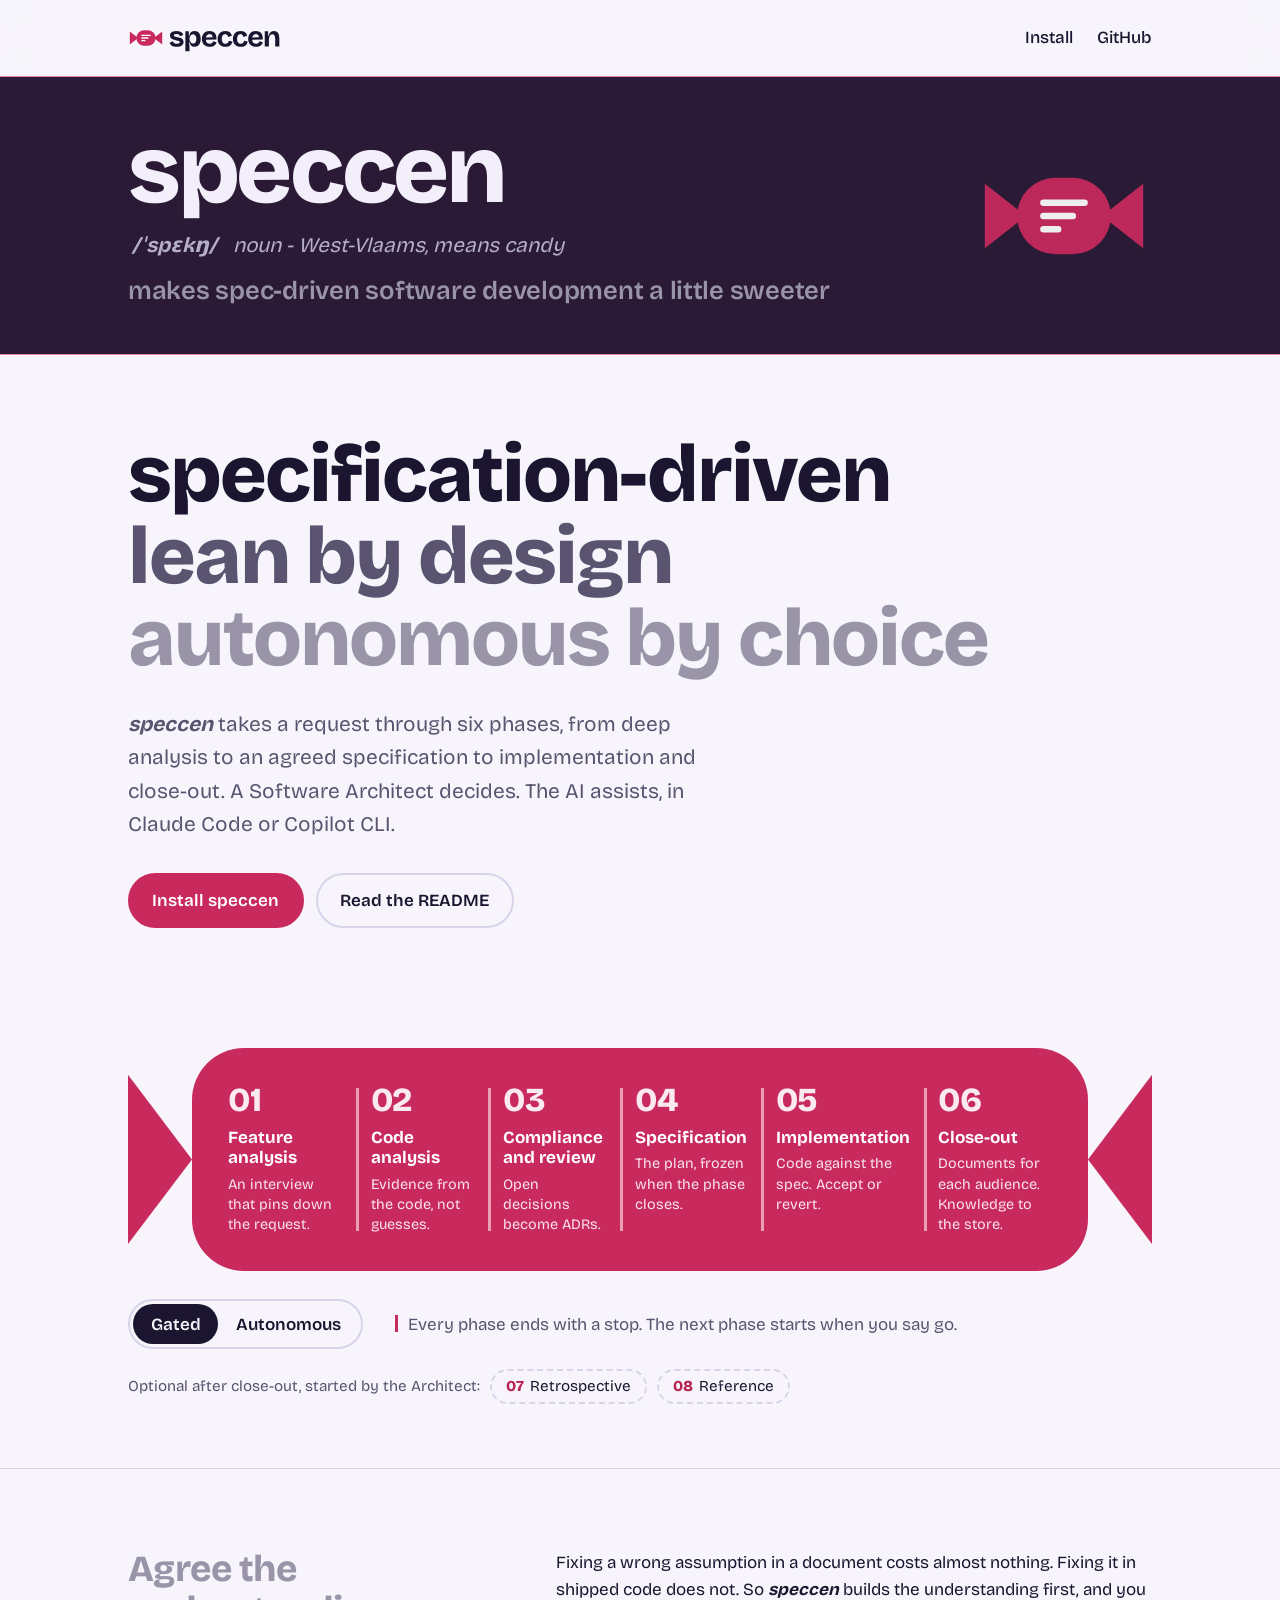
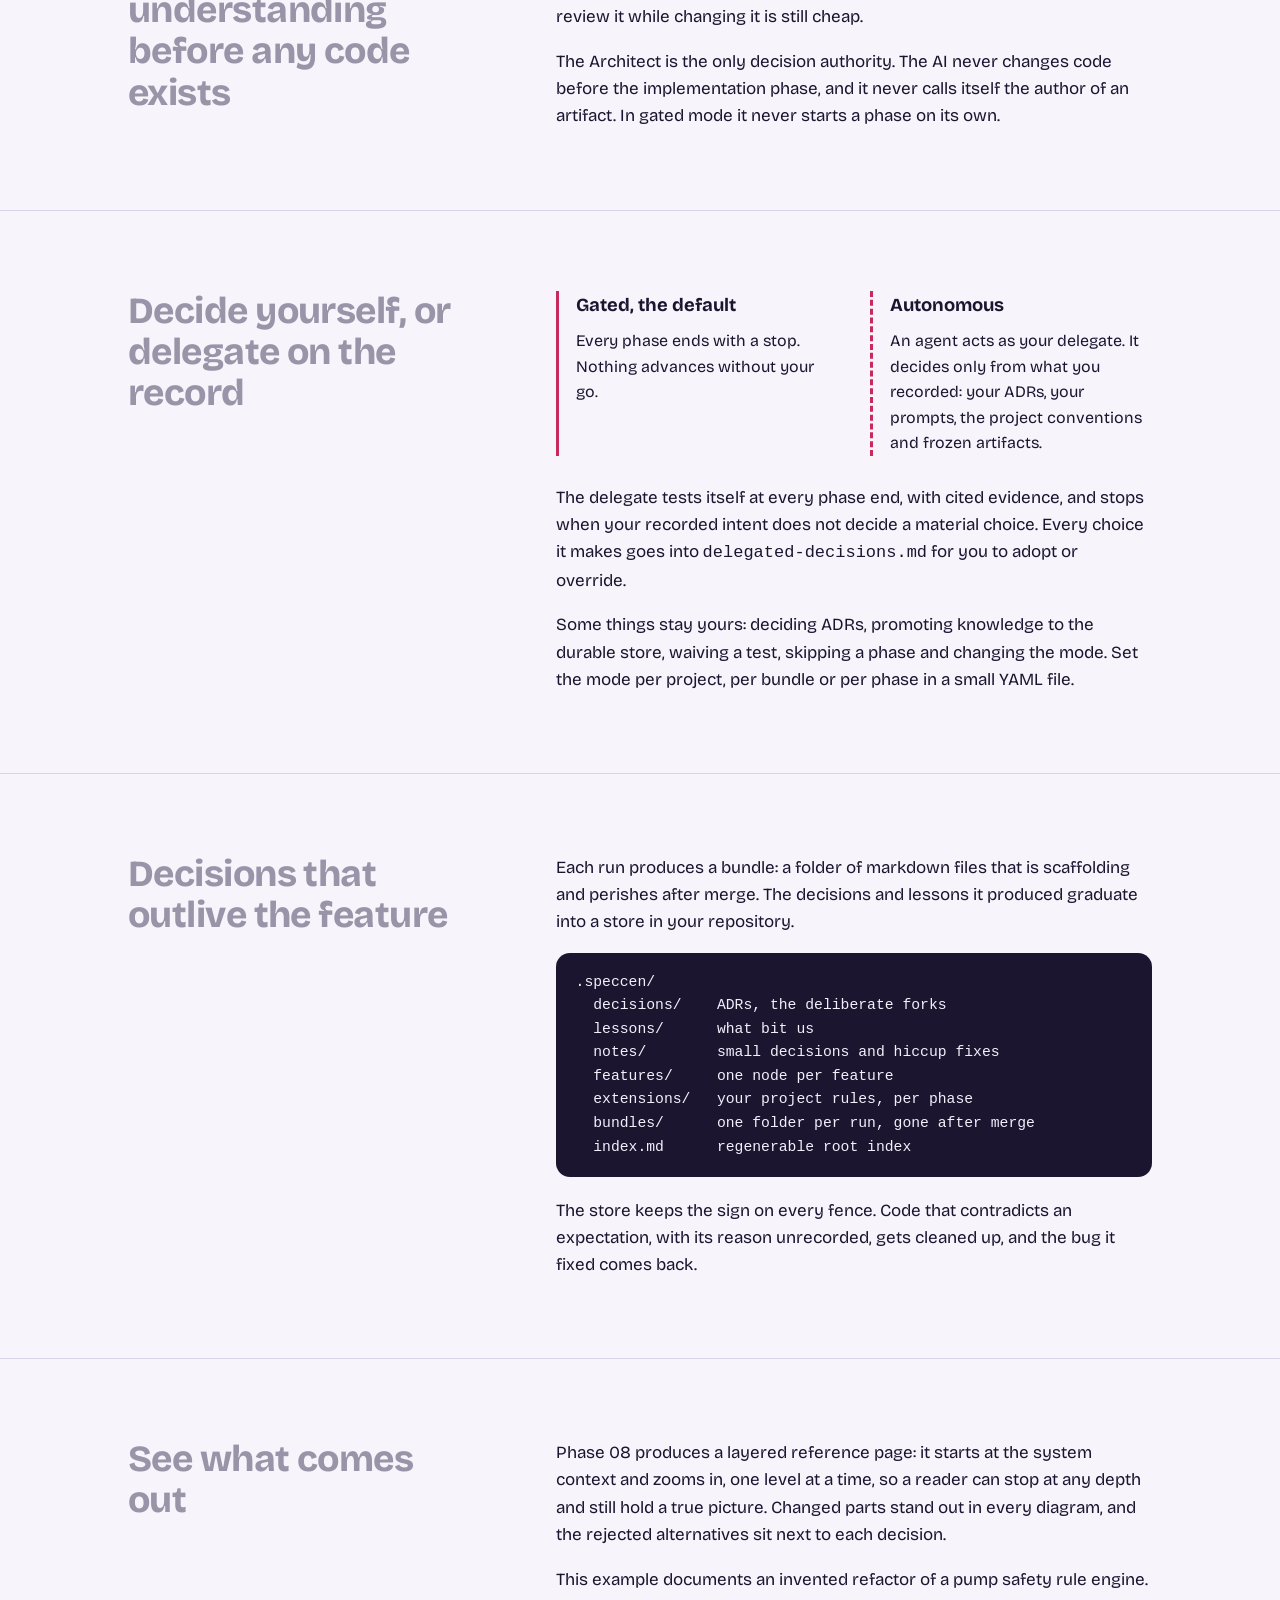
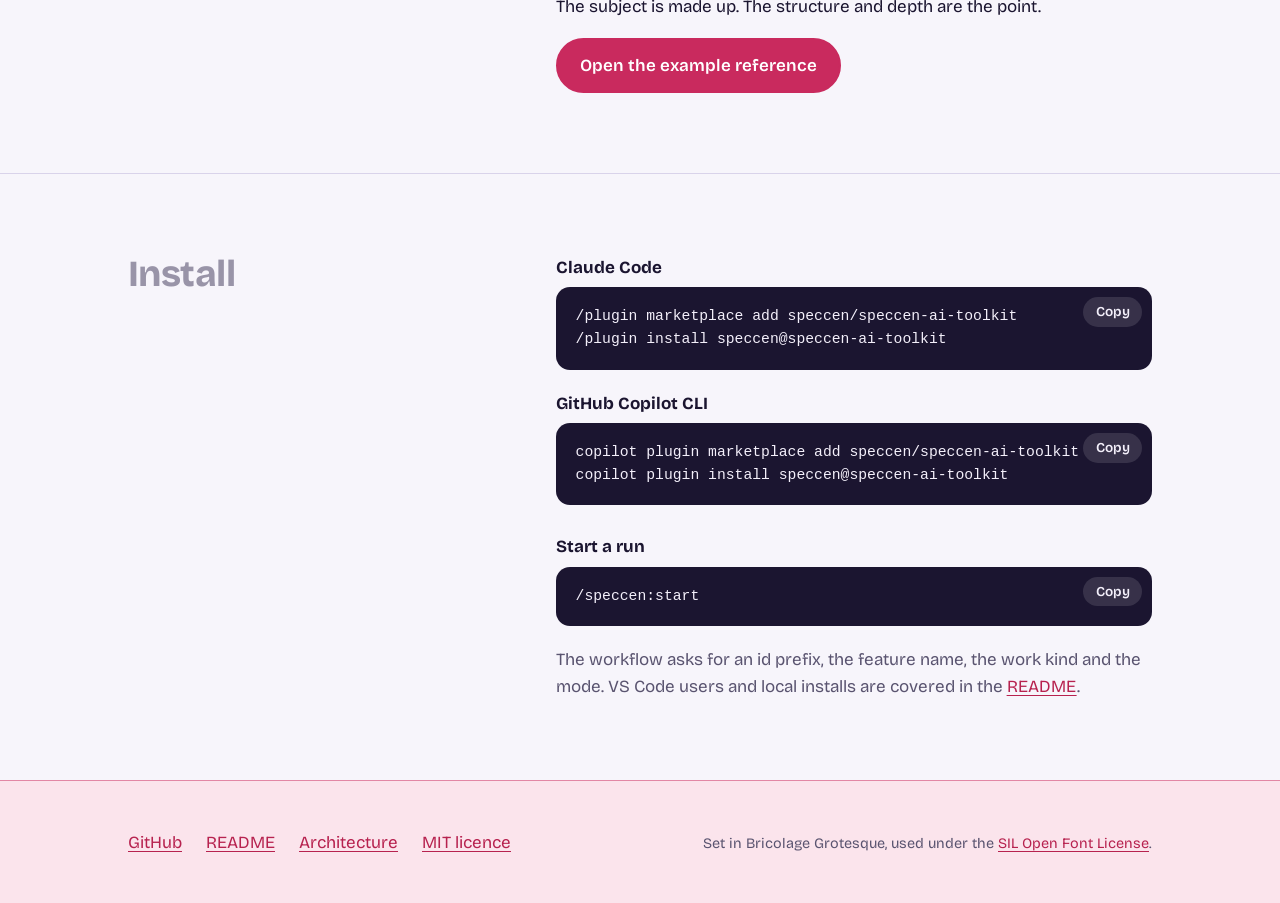
==== index.html @ 93fd3c7b "refactor: restyle hero banner as a compact dark purple band Co-Authored-By: Claude Sonnet 5.5 <norep" ====
<!doctype html>
<html lang="en">
<head>
<meta charset="utf-8">
<meta name="viewport" content="width=device-width, initial-scale=1">
<title>speccen: specification-driven development with a Software Architect in charge</title>
<meta name="description" content="speccen takes a request through six phases, from analysis to an agreed specification to implementation. A Software Architect decides, the AI assists. Runs in Claude Code and Copilot CLI.">
<meta name="theme-color" content="#C92A5E">
<link rel="canonical" href="https://speccen.dev/">
<link rel="icon" href="favicon.svg" type="image/svg+xml">
<meta property="og:type" content="website">
<meta property="og:title" content="speccen">
<meta property="og:description" content="Specification-driven. Lean by design. Autonomous by choice.">
<meta property="og:url" content="https://speccen.dev/">
<meta property="og:site_name" content="speccen">
<meta property="og:image" content="https://speccen.dev/assets/og-image.png">
<meta property="og:image:width" content="1200">
<meta property="og:image:height" content="630">
<meta property="og:image:alt" content="speccen. Specification-driven. Lean by design. Autonomous by choice.">
<meta name="twitter:card" content="summary_large_image">
<meta name="twitter:title" content="speccen">
<meta name="twitter:description" content="Specification-driven. Lean by design. Autonomous by choice.">
<meta name="twitter:image" content="https://speccen.dev/assets/og-image.png">
<meta name="twitter:image:alt" content="speccen. Specification-driven. Lean by design. Autonomous by choice.">
<link rel="apple-touch-icon" href="assets/app-icon-512.png">
<script type="application/ld+json">
{
  "@context": "https://schema.org",
  "@graph": [
    {
      "@type": "WebSite",
      "@id": "https://speccen.dev/#website",
      "url": "https://speccen.dev/",
      "name": "speccen",
      "inLanguage": "en"
    },
    {
      "@type": "SoftwareApplication",
      "@id": "https://speccen.dev/#software",
      "name": "speccen",
      "alternateName": "speccen-ai-toolkit",
      "url": "https://speccen.dev/",
      "description": "A specification-driven workflow for AI-assisted software development. A Software Architect decides, the AI assists. Runs in Claude Code and GitHub Copilot CLI.",
      "applicationCategory": "DeveloperApplication",
      "operatingSystem": "Any",
      "license": "https://opensource.org/license/mit",
      "codeRepository": "https://github.com/speccen/speccen-ai-toolkit",
      "image": "https://speccen.dev/assets/og-image.png",
      "offers": { "@type": "Offer", "price": "0", "priceCurrency": "EUR" }
    }
  ]
}
</script>
<link rel="preload" href="assets/fonts/bricolage-grotesque-latin-wght-normal.woff2" as="font" type="font/woff2" crossorigin>
<style>
@font-face {
  font-family: "Bricolage Grotesque";
  src: url("assets/fonts/bricolage-grotesque-latin-wght-normal.woff2") format("woff2");
  font-weight: 200 800;
  font-style: normal;
  font-display: swap;
}

:root {
  --rasp: #C92A5E;
  --rasp-text: #B7224F;
  --ink: #1B1530;
  --muted: #5A5470;
  --paper: #F7F5FB;
  --tint: #ECE8F6;
  --line: #D9D3EA;
  --code-bg: #1B1530;
  --code-fg: #F3EFFA;
  --wash: #FBE4EC;
  --edge: color-mix(in srgb, var(--rasp) 50%, var(--wash));
  --font: "Bricolage Grotesque", system-ui, -apple-system, "Segoe UI", Roboto, sans-serif;
  --mono: ui-monospace, "SF Mono", Menlo, Consolas, monospace;
  --pad: clamp(1.25rem, 5vw, 3rem);
  color-scheme: light dark;
}
@media (prefers-color-scheme: dark) {
  :root {
    --rasp-text: #F27AA0;
    --ink: #F3EFFA;
    --muted: #B4ADCB;
    --paper: #17112B;
    --tint: #221B3D;
    --line: #352D55;
    --code-bg: #0F0B1F;
    --wash: #2C1733;
  }
}

*, *::before, *::after { box-sizing: border-box; }
html { -webkit-text-size-adjust: 100%; scroll-behavior: smooth; scroll-padding-top: 5rem; }
body {
  margin: 0;
  background: var(--paper);
  color: var(--ink);
  font-family: var(--font);
  font-size: 1.0625rem;
  line-height: 1.6;
}
a { color: var(--rasp-text); text-underline-offset: 0.2em; }
a:hover { text-decoration-thickness: 2px; }
:focus-visible { outline: 3px solid var(--rasp); outline-offset: 3px; border-radius: 4px; }
.skip { position: absolute; left: -999px; top: 0; background: var(--ink); color: var(--paper); padding: .6rem 1rem; z-index: 10; }
.skip:focus { left: 0; }

.container { max-width: 70rem; margin-inline: auto; padding-inline: var(--pad); }

/* branding */
span.brand { font-weight: 700; font-style: italic; }

/* header */
.topbar { position: sticky; top: 0; z-index: 5; background: color-mix(in srgb, var(--paper) 70%, transparent); -webkit-backdrop-filter: blur(12px); backdrop-filter: blur(12px); border-bottom: 1px solid var(--edge); }
.top { display: flex; align-items: center; justify-content: space-between; padding-block: 1.25rem; }
.top .logo { display: block; height: 2.25rem; width: auto; color: var(--ink); }
.top nav { display: flex; gap: 1.5rem; font-weight: 500; }
.top nav a { color: var(--ink); text-decoration: none; }
.top nav a:hover { color: var(--rasp-text); text-decoration: underline; }

/* hero */
.hero { padding-block: clamp(2.5rem, 7vw, 5rem) clamp(2rem, 5vw, 3.5rem); }
.hero h1 {
  margin: 0;
  font-size: clamp(1.9rem, 7.4vw, 5rem);
  font-weight: 800;
  line-height: 1.02;
  letter-spacing: -0.025em;
}
.hero h1 span { display: block; }
.hero h1 span:nth-child(2) { color: var(--muted); }
.hero h1 span:nth-child(3) { color: color-mix(in srgb, var(--muted) 60%, var(--paper)); }
.hero .lead { max-width: 38rem; margin: 1.75rem 0 0; font-size: clamp(1.1rem, 2.2vw, 1.3rem); color: var(--muted); }
.actions { display: flex; flex-wrap: wrap; gap: .75rem; margin-top: 2rem; }
.btn {
  display: inline-block; padding: .75rem 1.4rem; border-radius: 999px;
  font: inherit; font-weight: 600; text-decoration: none; cursor: pointer;
  border: 2px solid var(--rasp);
}
.btn-primary { background: var(--rasp); color: #fff; }
.btn-primary:hover { background: #A81F4C; border-color: #A81F4C; }
.btn-quiet { background: transparent; color: var(--ink); border-color: var(--line); }
.btn-quiet:hover { border-color: var(--rasp); }

/* the wrapped flow */
.flow-section { padding-block: clamp(2.5rem, 6vw, 4rem); }
.wrapper { display: flex; align-items: stretch; }
.twist { flex: 0 0 clamp(2.5rem, 5vw, 4.25rem); background: var(--rasp); align-self: stretch; }
.twist.left  { clip-path: polygon(100% 50%, 0 12%, 0 88%); transform-origin: 100% 50%; }
.twist.right { clip-path: polygon(0 50%, 100% 12%, 100% 88%); transform-origin: 0 50%; }
.candy {
  flex: 1; margin: 0; padding: clamp(1.5rem, 3vw, 2.25rem) clamp(1.25rem, 2.5vw, 2.25rem);
  list-style: none; background: var(--rasp); color: #fff;
  border-radius: 3.25rem;
  display: grid; grid-template-columns: repeat(6, 1fr); column-gap: 0;
}
.phase { position: relative; padding: 0 .9rem; }
.phase + .phase::before {
  content: ""; position: absolute; left: 0; top: .25rem; bottom: .25rem; width: 0;
  border-left: 3px solid rgba(255,255,255,.55);
  transition: border-color .25s, border-left-style .25s;
}
.phase:first-child { padding-left: .25rem; }
.phase:last-child { padding-right: .25rem; }
.num { display: block; font-size: 2.1rem; font-weight: 800; line-height: 1; letter-spacing: -0.03em; opacity: .9; }
.name { display: block; margin-top: .6rem; font-weight: 700; line-height: 1.2; }
.what { display: block; margin-top: .4rem; font-size: .9rem; line-height: 1.4; color: rgba(255,255,255,.88); }

.flow[data-mode="autonomous"] .phase + .phase::before { border-left-style: dashed; border-left-color: #fff; }

.flow-controls { display: flex; flex-wrap: wrap; align-items: center; gap: 1rem 2rem; margin-top: 1.75rem; }
.modes { display: none; border: 2px solid var(--line); border-radius: 999px; padding: 3px; }
.js .modes { display: inline-flex; }
.modes button {
  font: inherit; font-weight: 600; color: var(--ink); background: transparent;
  border: 0; border-radius: 999px; padding: .4rem 1.1rem; cursor: pointer;
}
.modes button[aria-pressed="true"] { background: var(--ink); color: var(--paper); }
.caption { margin: 0; flex: 1 1 22rem; max-width: 40rem; color: var(--muted); }
.caption .swatch { display: inline-block; width: 0; height: 1em; margin-right: .6rem; vertical-align: -0.15em; border-left: 3px solid var(--rasp); }
.flow[data-mode="autonomous"] .caption .swatch { border-left-style: dashed; }
.optional { display: flex; flex-wrap: wrap; align-items: center; gap: .6rem; margin-top: 1.25rem; color: var(--muted); font-size: .95rem; }
.optional li { list-style: none; border: 2px dashed var(--line); border-radius: 999px; padding: .2rem .9rem; color: var(--ink); }
.optional li b { font-weight: 800; margin-right: .35rem; color: var(--rasp-text); }
.optional ul { display: contents; margin: 0; padding: 0; }

@media (prefers-reduced-motion: no-preference) {
  .twist.left, .twist.right { animation: tighten .9s cubic-bezier(.2,.8,.2,1) both; }
  @keyframes tighten { from { transform: scaleY(1.35) scaleX(.6); } to { transform: none; } }
}

/* content sections */
.section { padding-block: clamp(2.5rem, 7vw, 5rem); border-top: 1px solid var(--line); }
.split { display: grid; gap: 1.5rem clamp(2rem, 6vw, 5rem); grid-template-columns: 1fr; }
@media (min-width: 56rem) { .split { grid-template-columns: minmax(0, 1fr) minmax(0, 1.7fr); } }
.split > *, .installs > *, .twocol > * { min-width: 0; }
.section h2 { margin: 0; font-size: clamp(1.6rem, 3.6vw, 2.3rem); font-weight: 750; line-height: 1.12; letter-spacing: -0.015em; color: color-mix(in srgb, var(--muted) 60%, var(--paper)); }
.section p { margin: 0 0 1.1rem; max-width: 40rem; }
.section p:last-child { margin-bottom: 0; }
.muted { color: var(--muted); }

.twocol { display: grid; gap: 2rem; grid-template-columns: minmax(0, 1fr); }
@media (min-width: 40rem) { .twocol { grid-template-columns: minmax(0, 1fr) minmax(0, 1fr); } }
.twocol > div { border-left: 3px solid var(--rasp); padding-left: 1.1rem; }
.twocol > div.dashed { border-left-style: dashed; }
.twocol h3 { margin: 0 0 .5rem; font-size: 1.15rem; font-weight: 700; }
.twocol p { font-size: 1rem; }

/* code */
.code { position: relative; margin: 0 0 1.25rem; background: var(--code-bg); color: var(--code-fg); border-radius: 14px; }
.code pre { margin: 0; padding: 1.1rem 1.25rem; overflow-x: auto; font: .92rem/1.6 var(--mono); }
.code.has-copy pre { padding-right: 5.5rem; }
.copy {
  position: absolute; top: .6rem; right: .6rem; font: inherit; font-size: .85rem; font-weight: 600;
  color: var(--code-fg); background: rgba(255,255,255,.12); border: 0; border-radius: 999px; padding: .25rem .8rem; cursor: pointer;
}
.copy:hover { background: rgba(255,255,255,.22); }
.section p.label { margin: 0 0 .4rem; font-weight: 700; }
.installs { display: grid; gap: 0 1.5rem; grid-template-columns: minmax(0, 1fr); }

/* footer */

/* the dictionary entry, as a closing hero */
.word { --word-bg: #2A1A35; --word-fg: #F3EFFA; --word-muted: #B4ADCB; background: var(--word-bg); color: var(--word-fg); padding-block: clamp(2rem, 5vw, 3rem); overflow: hidden; border-bottom: 1px solid var(--edge); }
.word .container { display: grid; align-items: center; gap: 2.5rem clamp(2rem, 6vw, 5rem); grid-template-columns: minmax(0, 1fr); }
@media (min-width: 52rem) { .word .container { grid-template-columns: minmax(0, 1fr) auto; } }
.entry { margin: 0; }
.entry dt { display: flex; flex-wrap: wrap; align-items: baseline; gap: .25rem 1.25rem; }
.entry .head { font-size: clamp(3rem, 9vw, 6rem); font-weight: 800; line-height: .95; letter-spacing: -0.035em; }
.entry .say { font-size: inherit; font-weight: 700; font-style: italic; padding-left: .25rem; padding-right: 1rem; }
.entry dd { margin: 1rem 0 0; max-width: none; font-size: clamp(1.15rem, 2.4vw, 1.6rem); font-weight: 600; color: color-mix(in srgb, var(--muted) 60%, var(--paper)); line-height: 1.2; letter-spacing: -0.01em; }
.entry dd.kind { margin: .9rem 0 0; max-width: none; font-size: clamp(1.05rem, 2vw, 1.3rem); font-style: italic; font-weight: 400; letter-spacing: 0; line-height: 1.4; color: var(--word-muted); }
.entry dd em { font-style: normal; font-weight: 800; }
.word .sweet { width: clamp(6rem, 14vw, 11rem); height: auto; display: block; opacity: .92; }
@media (max-width: 51.99rem) { .word .sweet { width: 6.5rem; order: -1; } }

footer { padding-block: 3rem; background: var(--wash); border-top: 1px solid var(--edge); }
footer .container { display: flex; flex-wrap: wrap; align-items: baseline; justify-content: space-between; gap: .5rem 1.5rem; }
.foot-links { display: flex; flex-wrap: wrap; gap: .5rem 1.5rem; margin: 0; padding: 0; list-style: none; }
.small { font-size: .9rem; color: var(--muted); }
.small p { margin: 0; max-width: none; }

/* narrow screens: the wrapper turns upright */
@media (max-width: 62rem) {
  .wrapper { flex-direction: column; }
  .twist { flex: 0 0 2.25rem; align-self: center; width: 70%; }
  .twist.left  { clip-path: polygon(50% 100%, 0 0, 100% 0); transform-origin: 50% 100%; }
  .twist.right { clip-path: polygon(50% 0, 0 100%, 100% 100%); transform-origin: 50% 0; }
  .candy { grid-template-columns: 1fr; border-radius: 2rem; row-gap: 1.6rem; padding: 1.6rem 1.5rem; }
  .phase { padding: 0; }
  .phase:first-child, .phase:last-child { padding: 0; }
  .phase + .phase::before { left: 0; right: 0; top: -.8rem; bottom: auto; width: auto; height: 0; border-left: 0; border-top: 3px solid rgba(255,255,255,.55); }
  .flow[data-mode="autonomous"] .phase + .phase::before { border-top-style: dashed; border-top-color: #fff; border-left: 0; }
  .num { font-size: 1.7rem; }
}
</style>
</head>
<body>
<a class="skip" href="#main">Skip to content</a>

<div class="topbar">
<div class="container">
  <header class="top">
    <a href="./" aria-label="speccen, home"><svg xmlns="http://www.w3.org/2000/svg" viewBox="0 0 518 120" class="logo" aria-hidden="true" focusable="false"><g transform="translate(0 0) scale(1)"><path d="M34 60 L6 38 V82 Z" fill="#C92A5E"/><path d="M86 60 L114 38 V82 Z" fill="#C92A5E"/><rect x="28" y="34" width="64" height="52" rx="26" fill="#C92A5E"/><path d="M46 51 H74 M46 60 H66 M46 69 H56" stroke="#FFFFFF" stroke-width="4.5" stroke-linecap="round" fill="none"/></g><path transform="translate(136 88.0)" d="M26.50 1.34Q21.41 1.34 17.28 0.38Q13.15 -0.58 10.18 -2.40Q7.20 -4.22 5.38 -6.77Q3.55 -9.31 2.98 -12.48L13.54 -16.80Q13.92 -14.69 15.65 -12.86Q17.38 -11.04 20.30 -9.94Q23.23 -8.83 27.36 -8.83Q31.78 -8.83 34.18 -10.13Q36.58 -11.42 36.58 -13.82Q36.58 -15.65 35.23 -16.70Q33.89 -17.76 31.30 -18.53Q28.70 -19.30 25.06 -19.97Q21.50 -20.83 17.81 -21.79Q14.11 -22.75 10.99 -24.48Q7.87 -26.21 5.90 -29.04Q3.94 -31.87 3.94 -36.29Q3.94 -40.90 6.43 -44.35Q8.93 -47.81 13.73 -49.78Q18.53 -51.74 25.44 -51.74Q31.68 -51.74 36.38 -50.06Q41.09 -48.38 44.11 -45.26Q47.14 -42.14 48.19 -37.82L36.96 -34.08Q36.58 -36.38 35.09 -38.11Q33.60 -39.84 31.15 -40.70Q28.70 -41.57 25.44 -41.57Q21.31 -41.57 19.06 -40.22Q16.80 -38.88 16.80 -36.67Q16.80 -34.85 18.29 -33.70Q19.78 -32.54 22.46 -31.82Q25.15 -31.10 28.80 -30.34Q32.64 -29.57 36.29 -28.56Q39.94 -27.55 42.86 -25.92Q45.79 -24.29 47.52 -21.60Q49.25 -18.91 49.25 -14.69Q49.25 -9.70 46.56 -6.10Q43.87 -2.50 38.78 -0.58Q33.70 1.34 26.50 1.34Z M55.20 16.13V-50.40H66.62L66.72 -36.38L68.45 -36.29Q69.31 -41.38 71.47 -44.83Q73.63 -48.29 77.09 -50.02Q80.54 -51.74 85.06 -51.74Q91.78 -51.74 96.58 -48.43Q101.38 -45.12 103.92 -39.12Q106.46 -33.12 106.46 -24.96Q106.46 -17.38 104.16 -11.47Q101.86 -5.57 97.30 -2.11Q92.74 1.34 85.92 1.34Q81.12 1.34 77.81 -0.48Q74.50 -2.30 72.34 -5.62Q70.18 -8.93 68.74 -13.54H66.91Q67.49 -10.94 67.97 -8.26Q68.45 -5.57 68.74 -3.02Q69.02 -0.48 69.02 1.92V16.13ZM81.12 -9.70Q84.58 -9.70 86.98 -11.62Q89.38 -13.54 90.67 -16.99Q91.97 -20.45 91.97 -24.86Q91.97 -29.66 90.62 -33.07Q89.28 -36.48 86.78 -38.40Q84.29 -40.32 80.83 -40.32Q77.76 -40.32 75.55 -38.98Q73.34 -37.63 71.86 -35.42Q70.37 -33.22 69.70 -30.67Q69.02 -28.13 69.02 -25.82V-24.00Q69.02 -22.18 69.50 -20.21Q69.98 -18.24 71.04 -16.37Q72.10 -14.50 73.54 -13.01Q74.98 -11.52 76.90 -10.61Q78.82 -9.70 81.12 -9.70Z M136.51 1.34Q130.27 1.34 125.42 -0.38Q120.58 -2.11 117.22 -5.38Q113.86 -8.64 112.08 -13.44Q110.30 -18.24 110.30 -24.29Q110.30 -30.24 111.98 -35.28Q113.66 -40.32 116.93 -44.02Q120.19 -47.71 124.90 -49.73Q129.60 -51.74 135.55 -51.74Q141.31 -51.74 145.82 -49.87Q150.34 -48.00 153.36 -44.26Q156.38 -40.51 157.78 -35.09Q159.17 -29.66 158.78 -22.66L123.55 -22.27Q123.94 -15.84 127.10 -12.58Q130.66 -8.74 136.51 -8.74Q139.20 -8.74 141.07 -9.46Q142.94 -10.18 144.14 -11.33Q145.34 -12.48 146.06 -13.92Q146.78 -15.36 147.26 -16.80L159.26 -14.21Q158.40 -10.66 156.72 -7.82Q155.04 -4.99 152.26 -2.93Q149.47 -0.86 145.58 0.24Q141.70 1.34 136.51 1.34ZM123.94 -29.86 146.11 -30.14Q146.02 -32.74 145.25 -34.66Q143.90 -37.92 141.36 -39.46Q138.82 -40.99 135.74 -40.99Q132.10 -40.99 129.31 -39.07Q126.53 -37.15 124.99 -33.50Q124.32 -31.78 123.94 -29.86Z M188.83 1.34Q182.30 1.34 177.41 -0.58Q172.51 -2.50 169.25 -5.95Q165.98 -9.41 164.35 -14.16Q162.72 -18.91 162.72 -24.58Q162.72 -30.53 164.40 -35.47Q166.08 -40.42 169.34 -44.06Q172.61 -47.71 177.41 -49.73Q182.21 -51.74 188.35 -51.74Q194.50 -51.74 199.06 -49.73Q203.62 -47.71 206.45 -44.11Q209.28 -40.51 210.34 -35.62L197.57 -31.49Q197.28 -34.46 195.98 -36.62Q194.69 -38.78 192.53 -39.89Q190.37 -40.99 187.68 -40.99Q184.90 -40.99 182.88 -39.89Q180.86 -38.78 179.47 -36.72Q178.08 -34.66 177.36 -31.73Q176.64 -28.80 176.64 -25.15Q176.64 -19.97 178.03 -16.37Q179.42 -12.77 182.16 -10.90Q184.90 -9.02 188.93 -9.02Q192.77 -9.02 195.07 -10.51Q197.38 -12.00 198.48 -14.35Q199.58 -16.70 199.87 -19.20L211.97 -16.51Q211.49 -12.77 209.90 -9.50Q208.32 -6.24 205.44 -3.84Q202.56 -1.44 198.48 -0.05Q194.40 1.34 188.83 1.34Z M239.81 1.34Q233.28 1.34 228.38 -0.58Q223.49 -2.50 220.22 -5.95Q216.96 -9.41 215.33 -14.16Q213.70 -18.91 213.70 -24.58Q213.70 -30.53 215.38 -35.47Q217.06 -40.42 220.32 -44.06Q223.58 -47.71 228.38 -49.73Q233.18 -51.74 239.33 -51.74Q245.47 -51.74 250.03 -49.73Q254.59 -47.71 257.42 -44.11Q260.26 -40.51 261.31 -35.62L248.54 -31.49Q248.26 -34.46 246.96 -36.62Q245.66 -38.78 243.50 -39.89Q241.34 -40.99 238.66 -40.99Q235.87 -40.99 233.86 -39.89Q231.84 -38.78 230.45 -36.72Q229.06 -34.66 228.34 -31.73Q227.62 -28.80 227.62 -25.15Q227.62 -19.97 229.01 -16.37Q230.40 -12.77 233.14 -10.90Q235.87 -9.02 239.90 -9.02Q243.74 -9.02 246.05 -10.51Q248.35 -12.00 249.46 -14.35Q250.56 -16.70 250.85 -19.20L262.94 -16.51Q262.46 -12.77 260.88 -9.50Q259.30 -6.24 256.42 -3.84Q253.54 -1.44 249.46 -0.05Q245.38 1.34 239.81 1.34Z M290.88 1.34Q284.64 1.34 279.79 -0.38Q274.94 -2.11 271.58 -5.38Q268.22 -8.64 266.45 -13.44Q264.67 -18.24 264.67 -24.29Q264.67 -30.24 266.35 -35.28Q268.03 -40.32 271.30 -44.02Q274.56 -47.71 279.26 -49.73Q283.97 -51.74 289.92 -51.74Q295.68 -51.74 300.19 -49.87Q304.70 -48.00 307.73 -44.26Q310.75 -40.51 312.14 -35.09Q313.54 -29.66 313.15 -22.66L277.92 -22.27Q278.30 -15.84 281.47 -12.58Q285.02 -8.74 290.88 -8.74Q293.57 -8.74 295.44 -9.46Q297.31 -10.18 298.51 -11.33Q299.71 -12.48 300.43 -13.92Q301.15 -15.36 301.63 -16.80L313.63 -14.21Q312.77 -10.66 311.09 -7.82Q309.41 -4.99 306.62 -2.93Q303.84 -0.86 299.95 0.24Q296.06 1.34 290.88 1.34ZM278.30 -29.86 300.48 -30.14Q300.38 -32.74 299.62 -34.66Q298.27 -37.92 295.73 -39.46Q293.18 -40.99 290.11 -40.99Q286.46 -40.99 283.68 -39.07Q280.90 -37.15 279.36 -33.50Q278.69 -31.78 278.30 -29.86Z M319.87 0.00V-50.40H331.20L331.10 -35.33H333.02Q334.27 -40.80 336.58 -44.45Q338.88 -48.10 342.38 -49.92Q345.89 -51.74 350.69 -51.74Q359.42 -51.74 363.98 -45.60Q368.54 -39.46 368.54 -26.30V0.00H354.62V-24.77Q354.62 -32.83 352.27 -36.53Q349.92 -40.22 345.41 -40.22Q341.57 -40.22 338.98 -37.82Q336.38 -35.42 335.09 -31.54Q333.79 -27.65 333.70 -22.85V0.00Z" fill="currentColor"/></svg>
</a>
    <nav aria-label="Primary">
      <a href="#install">Install</a>
      <a href="https://github.com/speccen/speccen-ai-toolkit">GitHub</a>
    </nav>
  </header>
</div>
</div>

<main id="main">
  <section class="word" aria-labelledby="word-title">
    <div class="container">
      <dl class="entry">
        <dt id="word-title"><span class="head">speccen</span></dt>
        <dd class="kind"><span class="say">/ˈspɛkŋ/</span>noun - West-Vlaams, means candy</dd>
        <dd>makes spec-driven software development a little sweeter</dd>
      </dl>
      <svg class="sweet" viewBox="0 0 120 120" aria-hidden="true" focusable="false"><path d="M34 60 L6 38 V82 Z" fill="#C92A5E"/><path d="M86 60 L114 38 V82 Z" fill="#C92A5E"/><rect x="28" y="34" width="64" height="52" rx="26" fill="#C92A5E"/><path d="M46 51 H74 M46 60 H66 M46 69 H56" stroke="#fff" stroke-width="4.5" stroke-linecap="round" fill="none"/></svg>
    </div>
  </section>

  <section class="hero container">
    <h1>
      <span>specification-driven</span>
      <span>lean by design</span>
      <span>autonomous by choice</span>
    </h1>
    <p class="lead"><span class="brand">speccen</span> takes a request through six phases, from deep analysis to an agreed specification to implementation and close-out. A Software Architect decides. The AI assists, in Claude Code or Copilot CLI.</p>
    <div class="actions">
      <a class="btn btn-primary" href="#install">Install speccen</a>
      <a class="btn btn-quiet" href="https://github.com/speccen/speccen-ai-toolkit#readme">Read the README</a>
    </div>
  </section>

  <section class="flow-section container" aria-labelledby="flow-title">
    <h2 id="flow-title" style="position:absolute;left:-999px">The speccen workflow</h2>
    <div class="flow" id="flow" data-mode="gated">
      <div class="wrapper">
        <div class="twist left" aria-hidden="true"></div>
        <ol class="candy">
          <li class="phase"><span class="num">01</span><span class="name">Feature analysis</span><span class="what">An interview that pins down the request.</span></li>
          <li class="phase"><span class="num">02</span><span class="name">Code analysis</span><span class="what">Evidence from the code, not guesses.</span></li>
          <li class="phase"><span class="num">03</span><span class="name">Compliance and review</span><span class="what">Open decisions become ADRs.</span></li>
          <li class="phase"><span class="num">04</span><span class="name">Specification</span><span class="what">The plan, frozen when the phase closes.</span></li>
          <li class="phase"><span class="num">05</span><span class="name">Implementation</span><span class="what">Code against the spec. Accept or revert.</span></li>
          <li class="phase"><span class="num">06</span><span class="name">Close-out</span><span class="what">Documents for each audience. Knowledge to the store.</span></li>
        </ol>
        <div class="twist right" aria-hidden="true"></div>
      </div>

      <div class="flow-controls">
        <div class="modes" role="group" aria-label="Run mode">
          <button type="button" data-set="gated" aria-pressed="true">Gated</button>
          <button type="button" data-set="autonomous" aria-pressed="false">Autonomous</button>
        </div>
        <p class="caption" id="caption" aria-live="polite"><span class="swatch" aria-hidden="true"></span><span id="caption-text">Every phase ends with a stop. The next phase starts when you say go.</span></p>
      </div>

      <div class="optional">
        <span>Optional after close-out, started by the Architect:</span>
        <ul>
          <li><b>07</b>Retrospective</li>
          <li><b>08</b>Reference</li>
        </ul>
      </div>
    </div>
  </section>

  <section class="section">
    <div class="container split">
      <h2>Agree the understanding before any code exists</h2>
      <div>
        <p>Fixing a wrong assumption in a document costs almost nothing. Fixing it in shipped code does not. So <span class="brand">speccen</span> builds the understanding first, and you review it while changing it is still cheap.</p>
        <p>The Architect is the only decision authority. The AI never changes code before the implementation phase, and it never calls itself the author of an artifact. In gated mode it never starts a phase on its own.</p>
      </div>
    </div>
  </section>

  <section class="section">
    <div class="container split">
      <h2>Decide yourself, or delegate on the record</h2>
      <div>
        <div class="twocol">
          <div>
            <h3>Gated, the default</h3>
            <p>Every phase ends with a stop. Nothing advances without your go.</p>
          </div>
          <div class="dashed">
            <h3>Autonomous</h3>
            <p>An agent acts as your delegate. It decides only from what you recorded: your ADRs, your prompts, the project conventions and frozen artifacts.</p>
          </div>
        </div>
        <p style="margin-top:1.75rem">The delegate tests itself at every phase end, with cited evidence, and stops when your recorded intent does not decide a material choice. Every choice it makes goes into <code>delegated-decisions.md</code> for you to adopt or override.</p>
        <p>Some things stay yours: deciding ADRs, promoting knowledge to the durable store, waiving a test, skipping a phase and changing the mode. Set the mode per project, per bundle or per phase in a small YAML file.</p>
      </div>
    </div>
  </section>

  <section class="section">
    <div class="container split">
      <h2>Decisions that outlive the feature</h2>
      <div>
        <p>Each run produces a bundle: a folder of markdown files that is scaffolding and perishes after merge. The decisions and lessons it produced graduate into a store in your repository.</p>
        <div class="code"><pre><code>.speccen/
  decisions/    ADRs, the deliberate forks
  lessons/      what bit us
  notes/        small decisions and hiccup fixes
  features/     one node per feature
  extensions/   your project rules, per phase
  bundles/      one folder per run, gone after merge
  index.md      regenerable root index</code></pre></div>
        <p>The store keeps the sign on every fence. Code that contradicts an expectation, with its reason unrecorded, gets cleaned up, and the bug it fixed comes back.</p>
      </div>
    </div>
  </section>

  <section class="section">
    <div class="container split">
      <h2>See what comes out</h2>
      <div>
        <p>Phase 08 produces a layered reference page: it starts at the system context and zooms in, one level at a time, so a reader can stop at any depth and still hold a true picture. Changed parts stand out in every diagram, and the rejected alternatives sit next to each decision.</p>
        <p>This example documents an invented refactor of a pump safety rule engine. The subject is made up. The structure and depth are the point.</p>
        <p><a class="btn btn-primary" href="examples/pump-safety-rules-refactor.html">Open the example reference</a></p>
      </div>
    </div>
  </section>

  <section class="section" id="install">
    <div class="container split">
      <h2>Install</h2>
      <div>
        <div class="installs">
          <div>
            <p class="label">Claude Code</p>
            <div class="code has-copy"><pre><code>/plugin marketplace add speccen/speccen-ai-toolkit
/plugin install speccen@speccen-ai-toolkit</code></pre></div>
          </div>
          <div>
            <p class="label">GitHub Copilot CLI</p>
            <div class="code has-copy"><pre><code>copilot plugin marketplace add speccen/speccen-ai-toolkit
copilot plugin install speccen@speccen-ai-toolkit</code></pre></div>
          </div>
        </div>
        <p class="label" style="margin-top:.5rem">Start a run</p>
        <div class="code has-copy"><pre><code>/speccen:start</code></pre></div>
        <p class="muted">The workflow asks for an id prefix, the feature name, the work kind and the mode. VS Code users and local installs are covered in the <a href="https://github.com/speccen/speccen-ai-toolkit#installation">README</a>.</p>
      </div>
    </div>
  </section>
</main>

<footer>
  <div class="container">
    <ul class="foot-links">
      <li><a href="https://github.com/speccen/speccen-ai-toolkit">GitHub</a></li>
      <li><a href="https://github.com/speccen/speccen-ai-toolkit/blob/main/README.md">README</a></li>
      <li><a href="https://github.com/speccen/speccen-ai-toolkit/blob/main/ARCHITECTURE.md">Architecture</a></li>
      <li><a href="https://github.com/speccen/speccen-ai-toolkit/blob/main/LICENSE">MIT licence</a></li>
    </ul>
    <div class="small">
      <p>Set in Bricolage Grotesque, used under the <a href="assets/fonts/FONT-LICENSE-OFL.txt">SIL Open Font License</a>.</p>
    </div>
  </div>
</footer>

<script>
(function () {
  var root = document.documentElement;
  root.classList.add("js");

  var flow = document.getElementById("flow");
  var text = document.getElementById("caption-text");
  var captions = {
    gated: "Every phase ends with a stop. The next phase starts when you say go.",
    autonomous: "Your delegate runs a gate test at every phase end and advances when it passes. It stops and asks you when your recorded intent does not decide."
  };
  var buttons = flow.querySelectorAll(".modes button");
  Array.prototype.forEach.call(buttons, function (b) {
    b.addEventListener("click", function () {
      var mode = b.getAttribute("data-set");
      flow.setAttribute("data-mode", mode);
      text.textContent = captions[mode];
      Array.prototype.forEach.call(buttons, function (o) {
        o.setAttribute("aria-pressed", String(o === b));
      });
    });
  });

  Array.prototype.forEach.call(document.querySelectorAll(".code.has-copy"), function (box) {
    var btn = document.createElement("button");
    btn.type = "button";
    btn.className = "copy";
    btn.textContent = "Copy";
    btn.addEventListener("click", function () {
      var code = box.querySelector("code").innerText;
      var done = function () {
        btn.textContent = "Copied";
        setTimeout(function () { btn.textContent = "Copy"; }, 1600);
      };
      try {
        navigator.clipboard.writeText(code).then(done, function () { btn.textContent = "Select and copy"; });
      } catch (e) { btn.textContent = "Select and copy"; }
    });
    box.appendChild(btn);
  });

  var home = document.querySelector('header a[href="./"]');
  if (home) {
    home.addEventListener("click", function (e) {
      var p = location.pathname;
      if (p !== "/" && !/\/index\.html$/.test(p)) return;
      e.preventDefault();
      window.scrollTo({ top: 0 });
      history.replaceState(null, "", p);
    });
  }
})();
</script>
</body>
</html>
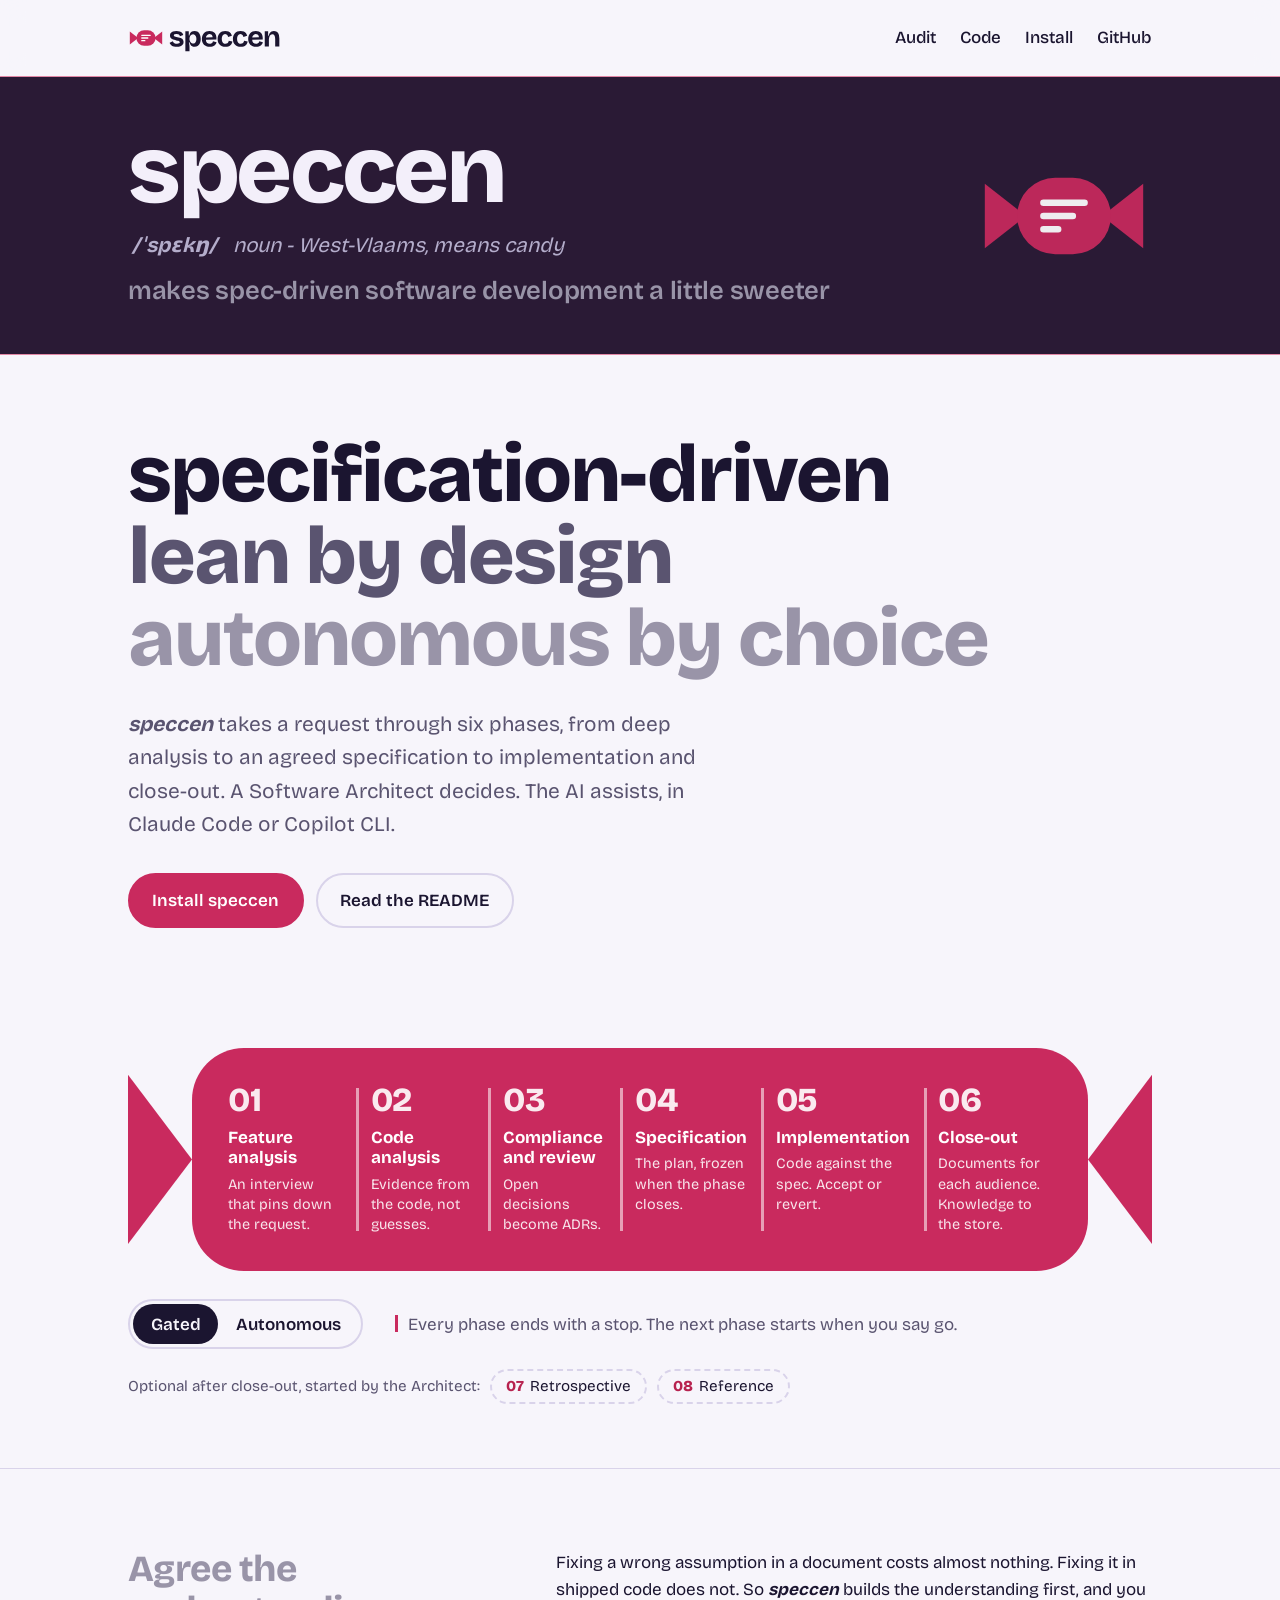
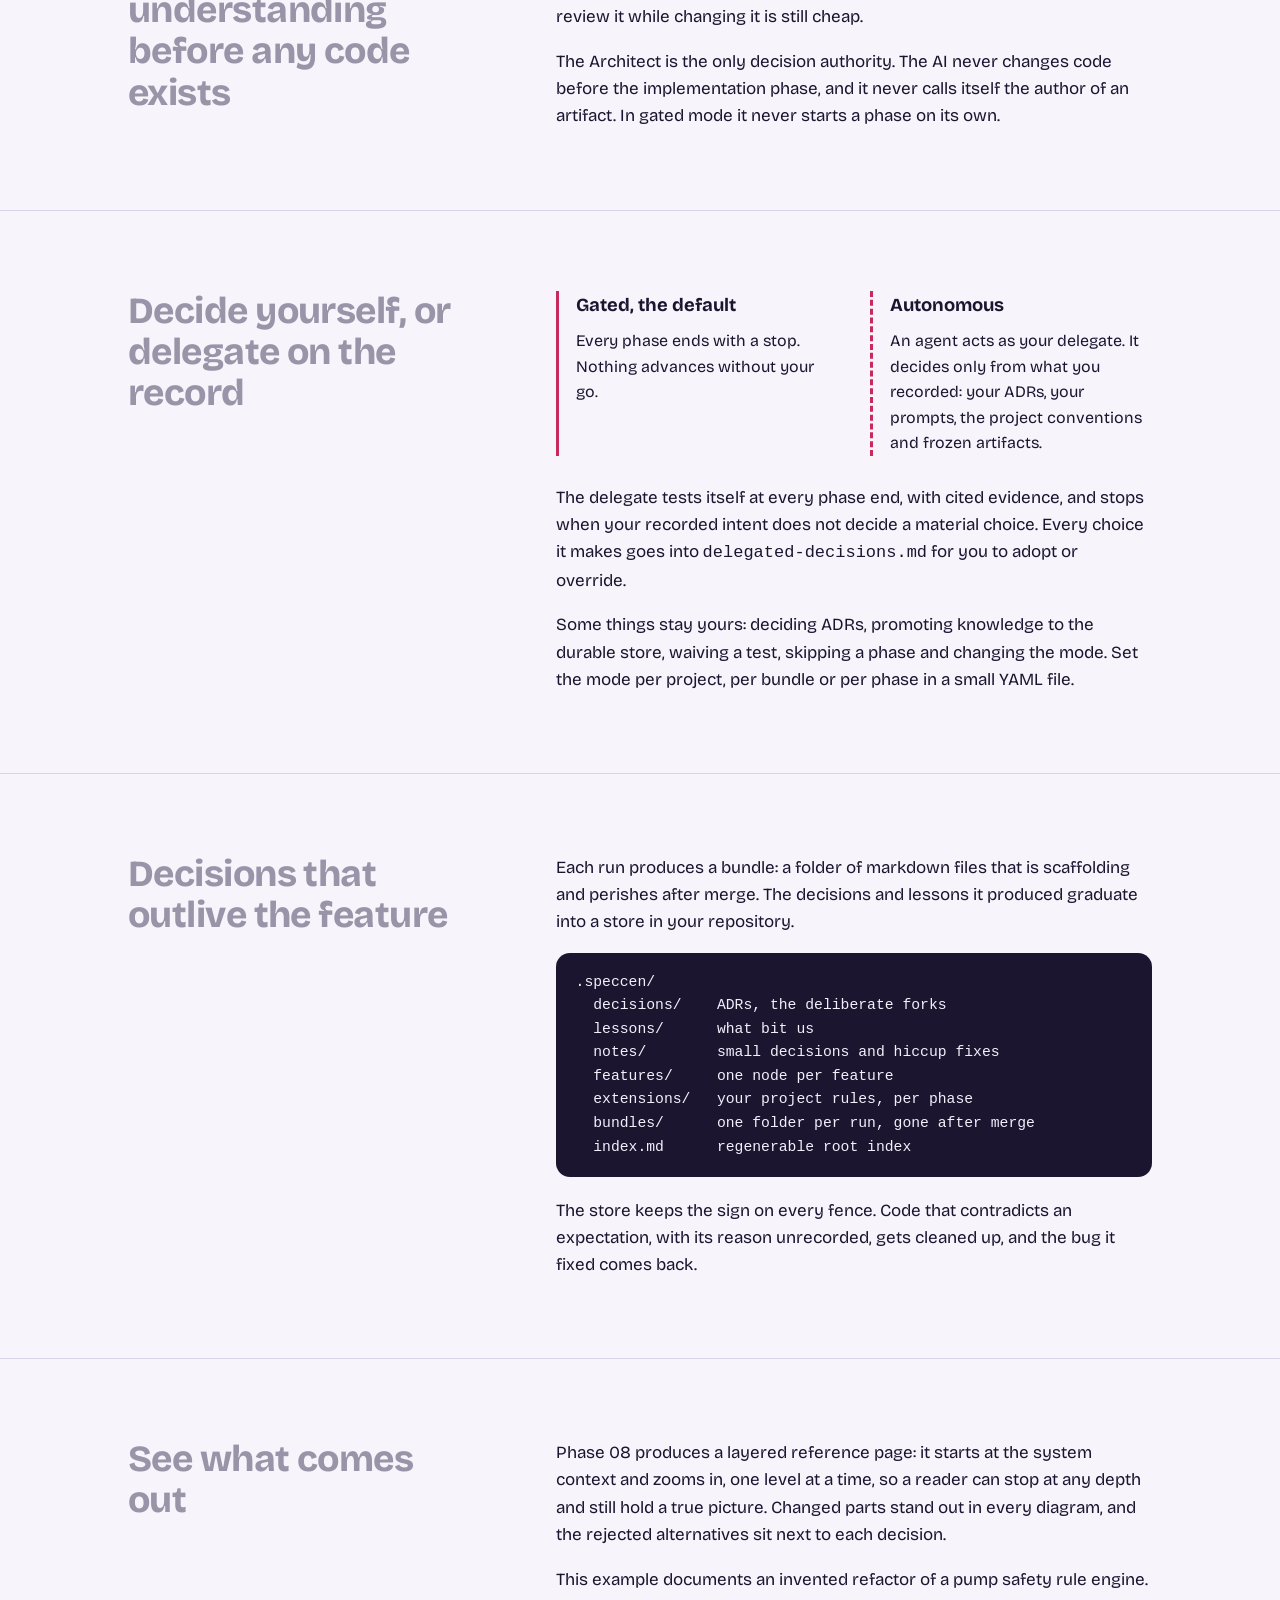
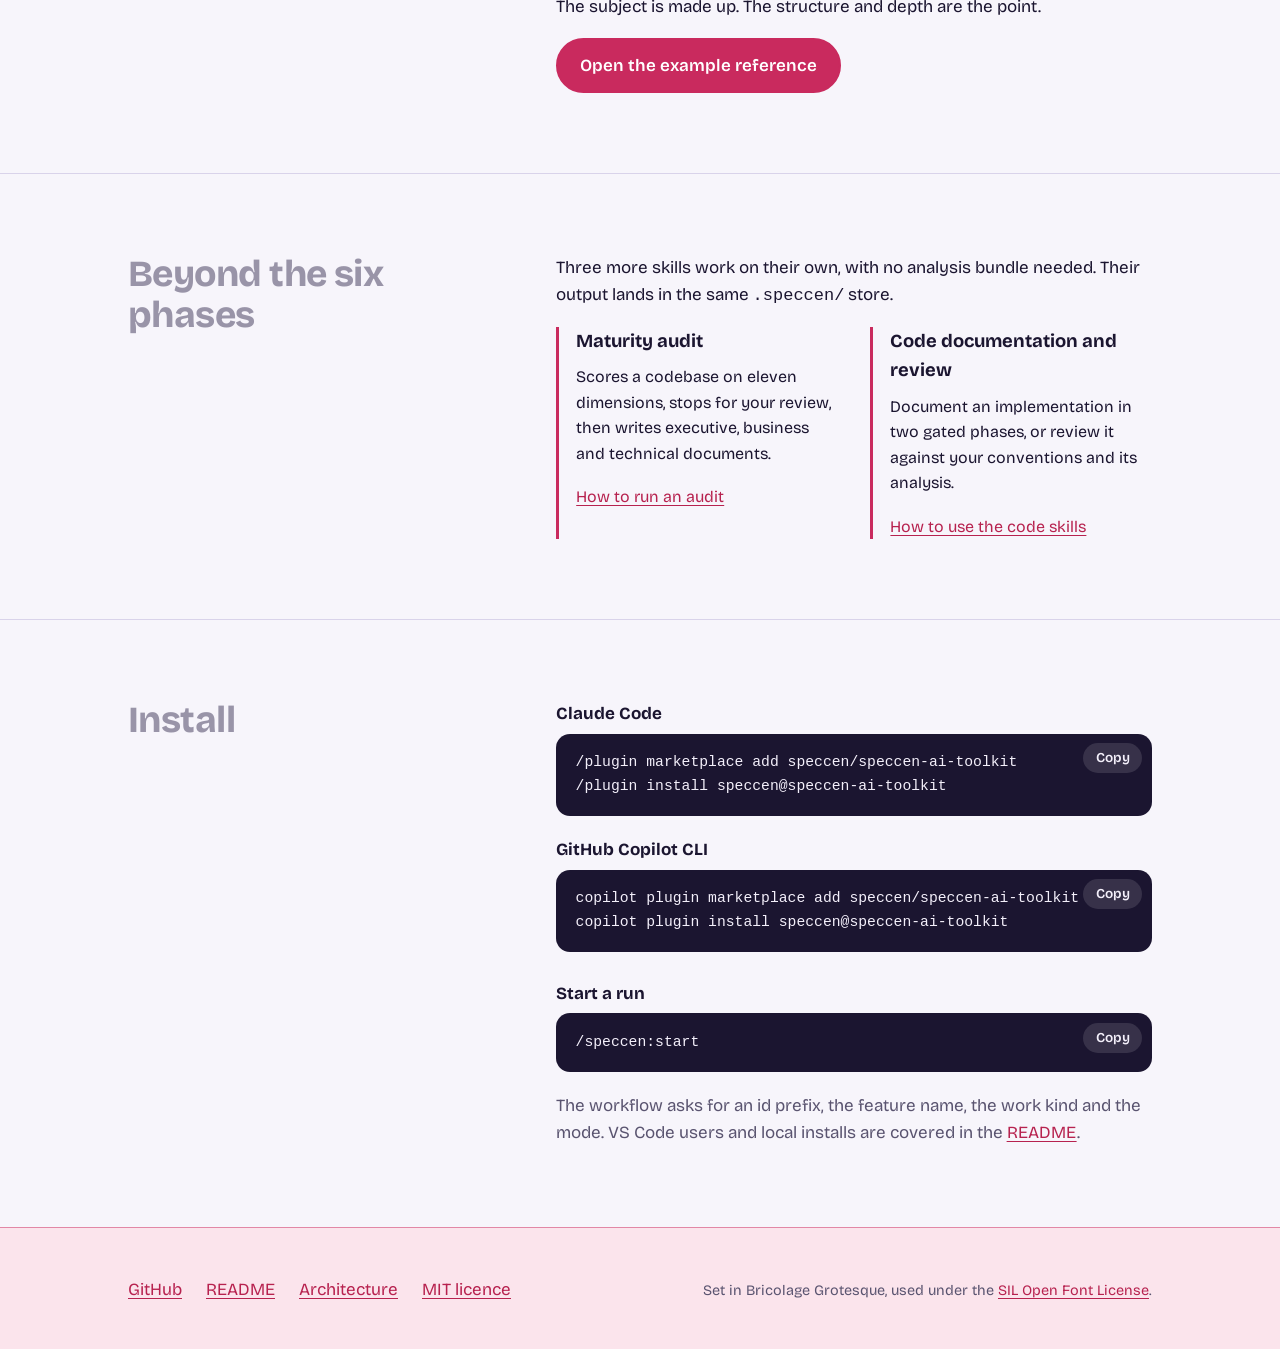
==== commit 1a9487c4: "feat: add how-to pages for the audit and code skills Add audit.html and code.html with a short guide" ====
--- a/index.html
+++ b/index.html
@@ -266,6 +266,8 @@
     <a href="./" aria-label="speccen, home"><svg xmlns="http://www.w3.org/2000/svg" viewBox="0 0 518 120" class="logo" aria-hidden="true" focusable="false"><g transform="translate(0 0) scale(1)"><path d="M34 60 L6 38 V82 Z" fill="#C92A5E"/><path d="M86 60 L114 38 V82 Z" fill="#C92A5E"/><rect x="28" y="34" width="64" height="52" rx="26" fill="#C92A5E"/><path d="M46 51 H74 M46 60 H66 M46 69 H56" stroke="#FFFFFF" stroke-width="4.5" stroke-linecap="round" fill="none"/></g><path transform="translate(136 88.0)" d="M26.50 1.34Q21.41 1.34 17.28 0.38Q13.15 -0.58 10.18 -2.40Q7.20 -4.22 5.38 -6.77Q3.55 -9.31 2.98 -12.48L13.54 -16.80Q13.92 -14.69 15.65 -12.86Q17.38 -11.04 20.30 -9.94Q23.23 -8.83 27.36 -8.83Q31.78 -8.83 34.18 -10.13Q36.58 -11.42 36.58 -13.82Q36.58 -15.65 35.23 -16.70Q33.89 -17.76 31.30 -18.53Q28.70 -19.30 25.06 -19.97Q21.50 -20.83 17.81 -21.79Q14.11 -22.75 10.99 -24.48Q7.87 -26.21 5.90 -29.04Q3.94 -31.87 3.94 -36.29Q3.94 -40.90 6.43 -44.35Q8.93 -47.81 13.73 -49.78Q18.53 -51.74 25.44 -51.74Q31.68 -51.74 36.38 -50.06Q41.09 -48.38 44.11 -45.26Q47.14 -42.14 48.19 -37.82L36.96 -34.08Q36.58 -36.38 35.09 -38.11Q33.60 -39.84 31.15 -40.70Q28.70 -41.57 25.44 -41.57Q21.31 -41.57 19.06 -40.22Q16.80 -38.88 16.80 -36.67Q16.80 -34.85 18.29 -33.70Q19.78 -32.54 22.46 -31.82Q25.15 -31.10 28.80 -30.34Q32.64 -29.57 36.29 -28.56Q39.94 -27.55 42.86 -25.92Q45.79 -24.29 47.52 -21.60Q49.25 -18.91 49.25 -14.69Q49.25 -9.70 46.56 -6.10Q43.87 -2.50 38.78 -0.58Q33.70 1.34 26.50 1.34Z M55.20 16.13V-50.40H66.62L66.72 -36.38L68.45 -36.29Q69.31 -41.38 71.47 -44.83Q73.63 -48.29 77.09 -50.02Q80.54 -51.74 85.06 -51.74Q91.78 -51.74 96.58 -48.43Q101.38 -45.12 103.92 -39.12Q106.46 -33.12 106.46 -24.96Q106.46 -17.38 104.16 -11.47Q101.86 -5.57 97.30 -2.11Q92.74 1.34 85.92 1.34Q81.12 1.34 77.81 -0.48Q74.50 -2.30 72.34 -5.62Q70.18 -8.93 68.74 -13.54H66.91Q67.49 -10.94 67.97 -8.26Q68.45 -5.57 68.74 -3.02Q69.02 -0.48 69.02 1.92V16.13ZM81.12 -9.70Q84.58 -9.70 86.98 -11.62Q89.38 -13.54 90.67 -16.99Q91.97 -20.45 91.97 -24.86Q91.97 -29.66 90.62 -33.07Q89.28 -36.48 86.78 -38.40Q84.29 -40.32 80.83 -40.32Q77.76 -40.32 75.55 -38.98Q73.34 -37.63 71.86 -35.42Q70.37 -33.22 69.70 -30.67Q69.02 -28.13 69.02 -25.82V-24.00Q69.02 -22.18 69.50 -20.21Q69.98 -18.24 71.04 -16.37Q72.10 -14.50 73.54 -13.01Q74.98 -11.52 76.90 -10.61Q78.82 -9.70 81.12 -9.70Z M136.51 1.34Q130.27 1.34 125.42 -0.38Q120.58 -2.11 117.22 -5.38Q113.86 -8.64 112.08 -13.44Q110.30 -18.24 110.30 -24.29Q110.30 -30.24 111.98 -35.28Q113.66 -40.32 116.93 -44.02Q120.19 -47.71 124.90 -49.73Q129.60 -51.74 135.55 -51.74Q141.31 -51.74 145.82 -49.87Q150.34 -48.00 153.36 -44.26Q156.38 -40.51 157.78 -35.09Q159.17 -29.66 158.78 -22.66L123.55 -22.27Q123.94 -15.84 127.10 -12.58Q130.66 -8.74 136.51 -8.74Q139.20 -8.74 141.07 -9.46Q142.94 -10.18 144.14 -11.33Q145.34 -12.48 146.06 -13.92Q146.78 -15.36 147.26 -16.80L159.26 -14.21Q158.40 -10.66 156.72 -7.82Q155.04 -4.99 152.26 -2.93Q149.47 -0.86 145.58 0.24Q141.70 1.34 136.51 1.34ZM123.94 -29.86 146.11 -30.14Q146.02 -32.74 145.25 -34.66Q143.90 -37.92 141.36 -39.46Q138.82 -40.99 135.74 -40.99Q132.10 -40.99 129.31 -39.07Q126.53 -37.15 124.99 -33.50Q124.32 -31.78 123.94 -29.86Z M188.83 1.34Q182.30 1.34 177.41 -0.58Q172.51 -2.50 169.25 -5.95Q165.98 -9.41 164.35 -14.16Q162.72 -18.91 162.72 -24.58Q162.72 -30.53 164.40 -35.47Q166.08 -40.42 169.34 -44.06Q172.61 -47.71 177.41 -49.73Q182.21 -51.74 188.35 -51.74Q194.50 -51.74 199.06 -49.73Q203.62 -47.71 206.45 -44.11Q209.28 -40.51 210.34 -35.62L197.57 -31.49Q197.28 -34.46 195.98 -36.62Q194.69 -38.78 192.53 -39.89Q190.37 -40.99 187.68 -40.99Q184.90 -40.99 182.88 -39.89Q180.86 -38.78 179.47 -36.72Q178.08 -34.66 177.36 -31.73Q176.64 -28.80 176.64 -25.15Q176.64 -19.97 178.03 -16.37Q179.42 -12.77 182.16 -10.90Q184.90 -9.02 188.93 -9.02Q192.77 -9.02 195.07 -10.51Q197.38 -12.00 198.48 -14.35Q199.58 -16.70 199.87 -19.20L211.97 -16.51Q211.49 -12.77 209.90 -9.50Q208.32 -6.24 205.44 -3.84Q202.56 -1.44 198.48 -0.05Q194.40 1.34 188.83 1.34Z M239.81 1.34Q233.28 1.34 228.38 -0.58Q223.49 -2.50 220.22 -5.95Q216.96 -9.41 215.33 -14.16Q213.70 -18.91 213.70 -24.58Q213.70 -30.53 215.38 -35.47Q217.06 -40.42 220.32 -44.06Q223.58 -47.71 228.38 -49.73Q233.18 -51.74 239.33 -51.74Q245.47 -51.74 250.03 -49.73Q254.59 -47.71 257.42 -44.11Q260.26 -40.51 261.31 -35.62L248.54 -31.49Q248.26 -34.46 246.96 -36.62Q245.66 -38.78 243.50 -39.89Q241.34 -40.99 238.66 -40.99Q235.87 -40.99 233.86 -39.89Q231.84 -38.78 230.45 -36.72Q229.06 -34.66 228.34 -31.73Q227.62 -28.80 227.62 -25.15Q227.62 -19.97 229.01 -16.37Q230.40 -12.77 233.14 -10.90Q235.87 -9.02 239.90 -9.02Q243.74 -9.02 246.05 -10.51Q248.35 -12.00 249.46 -14.35Q250.56 -16.70 250.85 -19.20L262.94 -16.51Q262.46 -12.77 260.88 -9.50Q259.30 -6.24 256.42 -3.84Q253.54 -1.44 249.46 -0.05Q245.38 1.34 239.81 1.34Z M290.88 1.34Q284.64 1.34 279.79 -0.38Q274.94 -2.11 271.58 -5.38Q268.22 -8.64 266.45 -13.44Q264.67 -18.24 264.67 -24.29Q264.67 -30.24 266.35 -35.28Q268.03 -40.32 271.30 -44.02Q274.56 -47.71 279.26 -49.73Q283.97 -51.74 289.92 -51.74Q295.68 -51.74 300.19 -49.87Q304.70 -48.00 307.73 -44.26Q310.75 -40.51 312.14 -35.09Q313.54 -29.66 313.15 -22.66L277.92 -22.27Q278.30 -15.84 281.47 -12.58Q285.02 -8.74 290.88 -8.74Q293.57 -8.74 295.44 -9.46Q297.31 -10.18 298.51 -11.33Q299.71 -12.48 300.43 -13.92Q301.15 -15.36 301.63 -16.80L313.63 -14.21Q312.77 -10.66 311.09 -7.82Q309.41 -4.99 306.62 -2.93Q303.84 -0.86 299.95 0.24Q296.06 1.34 290.88 1.34ZM278.30 -29.86 300.48 -30.14Q300.38 -32.74 299.62 -34.66Q298.27 -37.92 295.73 -39.46Q293.18 -40.99 290.11 -40.99Q286.46 -40.99 283.68 -39.07Q280.90 -37.15 279.36 -33.50Q278.69 -31.78 278.30 -29.86Z M319.87 0.00V-50.40H331.20L331.10 -35.33H333.02Q334.27 -40.80 336.58 -44.45Q338.88 -48.10 342.38 -49.92Q345.89 -51.74 350.69 -51.74Q359.42 -51.74 363.98 -45.60Q368.54 -39.46 368.54 -26.30V0.00H354.62V-24.77Q354.62 -32.83 352.27 -36.53Q349.92 -40.22 345.41 -40.22Q341.57 -40.22 338.98 -37.82Q336.38 -35.42 335.09 -31.54Q333.79 -27.65 333.70 -22.85V0.00Z" fill="currentColor"/></svg>
 </a>
     <nav aria-label="Primary">
+      <a href="audit.html">Audit</a>
+      <a href="code.html">Code</a>
       <a href="#install">Install</a>
       <a href="https://github.com/speccen/speccen-ai-toolkit">GitHub</a>
     </nav>
@@ -387,6 +389,27 @@
         <p>Phase 08 produces a layered reference page: it starts at the system context and zooms in, one level at a time, so a reader can stop at any depth and still hold a true picture. Changed parts stand out in every diagram, and the rejected alternatives sit next to each decision.</p>
         <p>This example documents an invented refactor of a pump safety rule engine. The subject is made up. The structure and depth are the point.</p>
         <p><a class="btn btn-primary" href="examples/pump-safety-rules-refactor.html">Open the example reference</a></p>
+      </div>
+    </div>
+  </section>
+
+  <section class="section">
+    <div class="container split">
+      <h2>Beyond the six phases</h2>
+      <div>
+        <p>Three more skills work on their own, with no analysis bundle needed. Their output lands in the same <code>.speccen/</code> store.</p>
+        <div class="twocol">
+          <div>
+            <h3>Maturity audit</h3>
+            <p>Scores a codebase on eleven dimensions, stops for your review, then writes executive, business and technical documents.</p>
+            <p><a href="audit.html">How to run an audit</a></p>
+          </div>
+          <div>
+            <h3>Code documentation and review</h3>
+            <p>Document an implementation in two gated phases, or review it against your conventions and its analysis.</p>
+            <p><a href="code.html">How to use the code skills</a></p>
+          </div>
+        </div>
       </div>
     </div>
   </section>
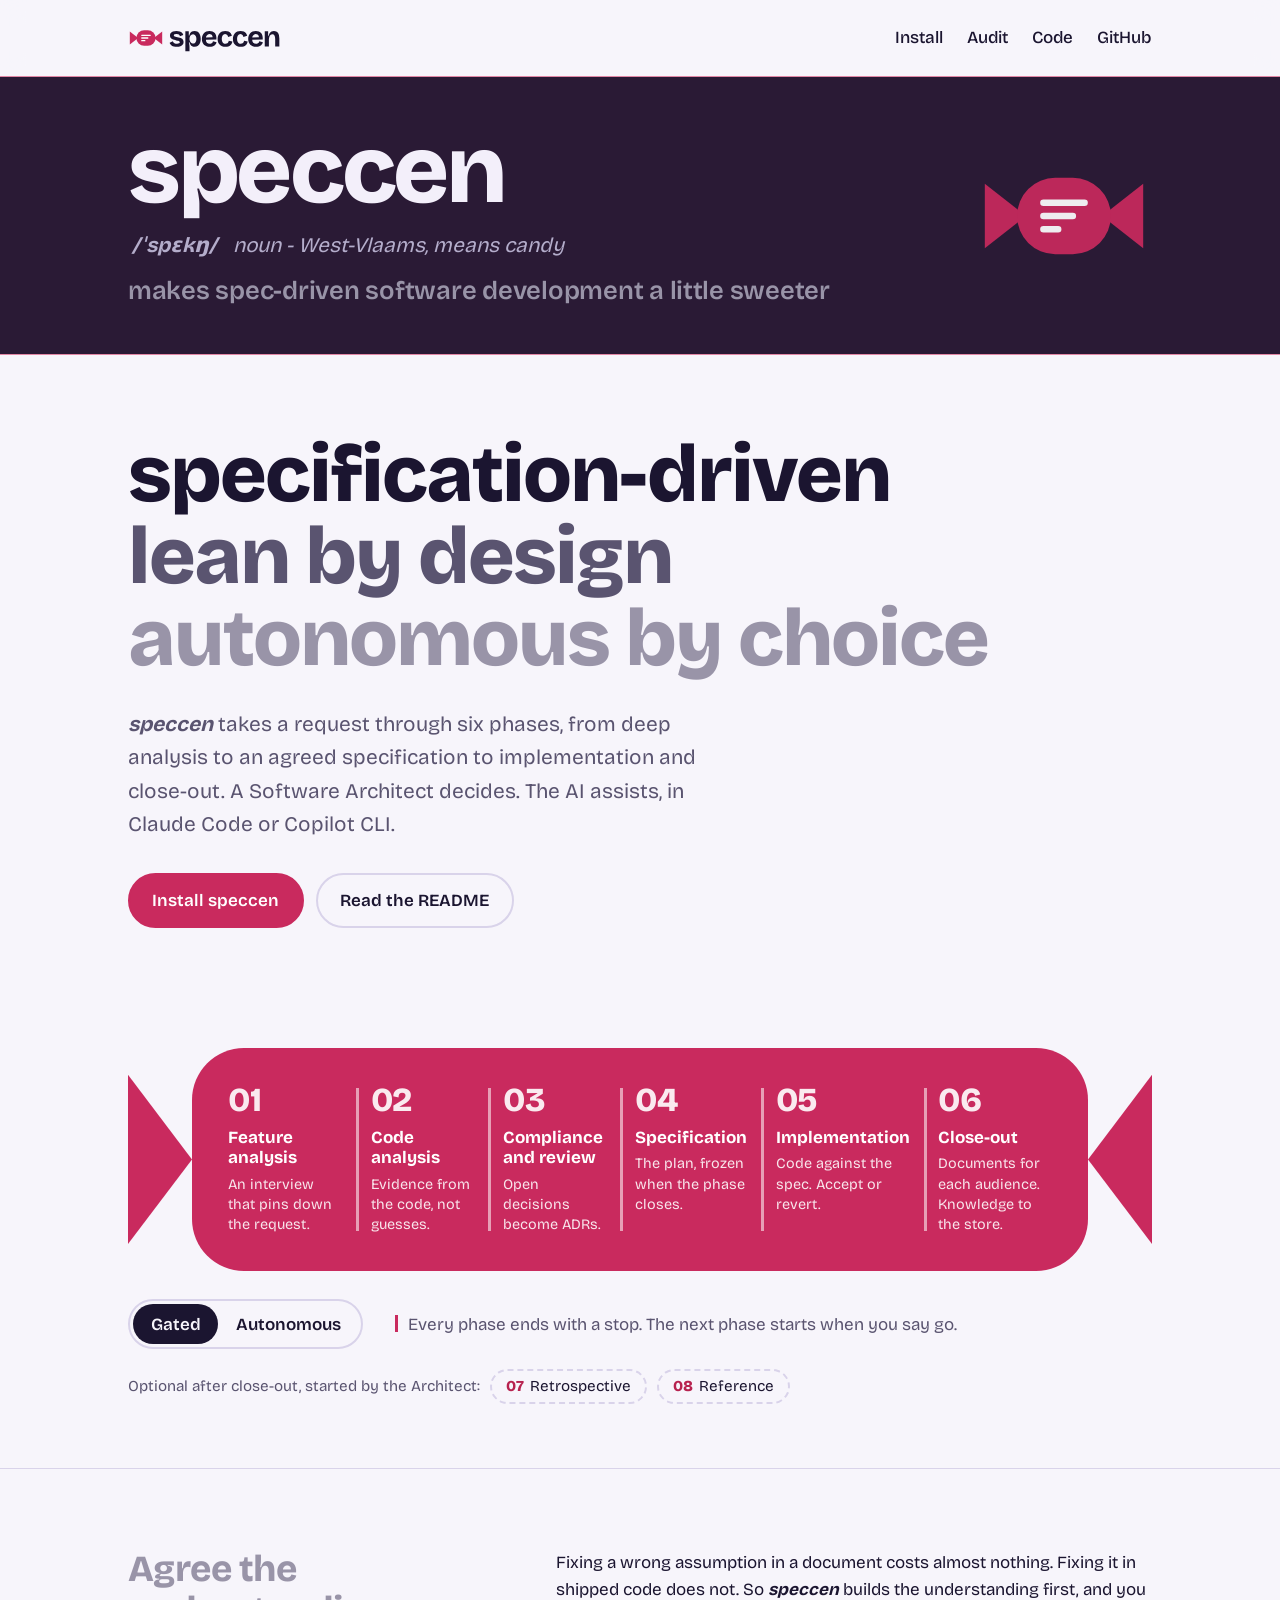
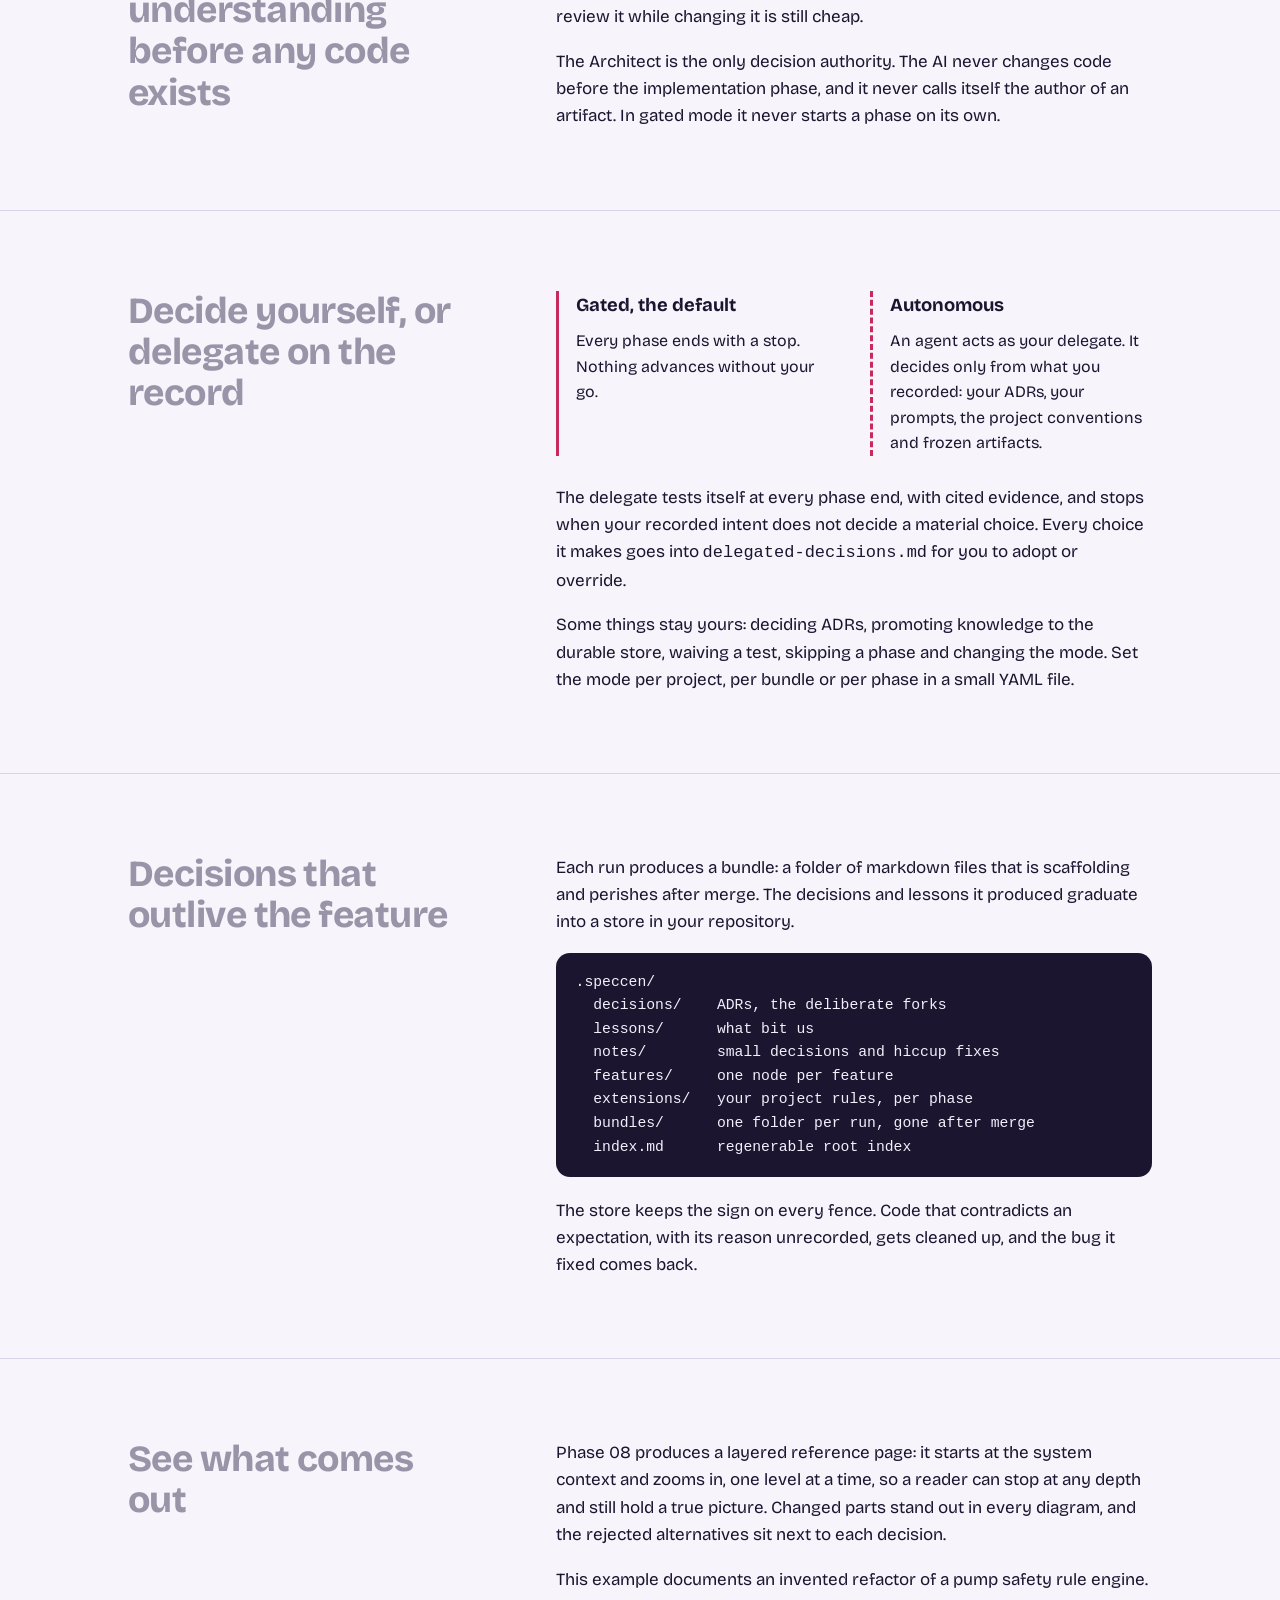
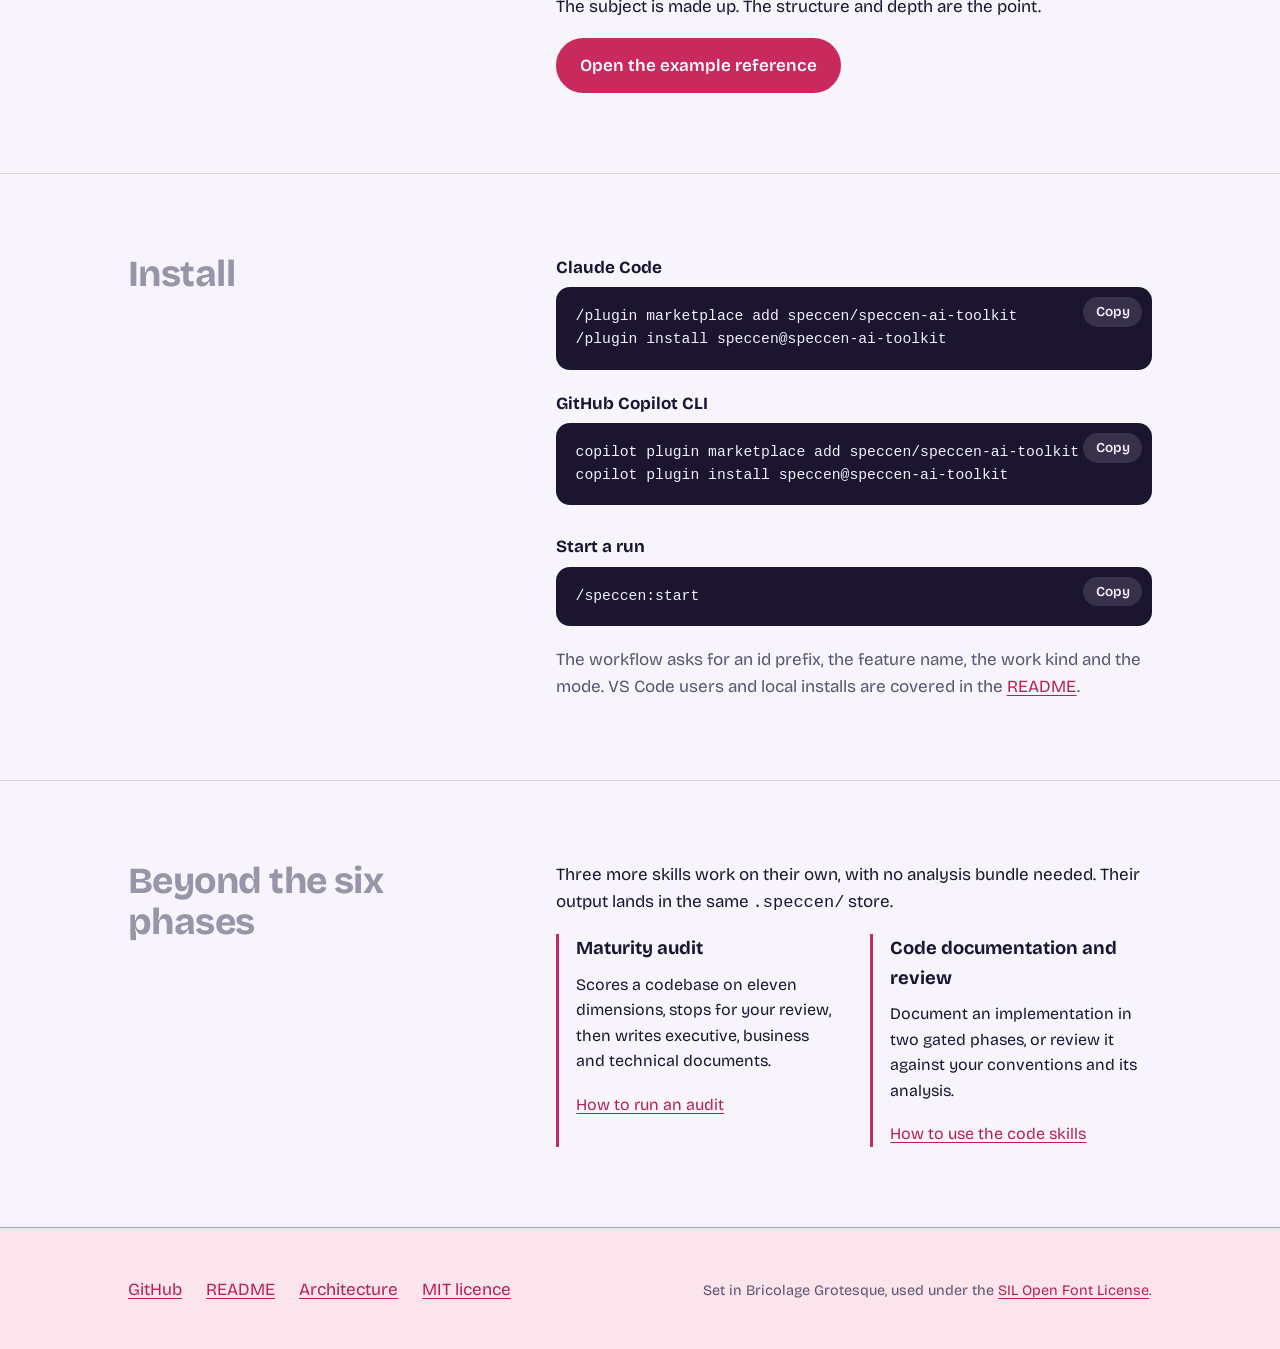
==== commit 75f44230: "fix: put install first in nav and on the home page Order the header nav as Install, Audit, Code, Git" ====
--- a/index.html
+++ b/index.html
@@ -266,9 +266,9 @@
     <a href="./" aria-label="speccen, home"><svg xmlns="http://www.w3.org/2000/svg" viewBox="0 0 518 120" class="logo" aria-hidden="true" focusable="false"><g transform="translate(0 0) scale(1)"><path d="M34 60 L6 38 V82 Z" fill="#C92A5E"/><path d="M86 60 L114 38 V82 Z" fill="#C92A5E"/><rect x="28" y="34" width="64" height="52" rx="26" fill="#C92A5E"/><path d="M46 51 H74 M46 60 H66 M46 69 H56" stroke="#FFFFFF" stroke-width="4.5" stroke-linecap="round" fill="none"/></g><path transform="translate(136 88.0)" d="M26.50 1.34Q21.41 1.34 17.28 0.38Q13.15 -0.58 10.18 -2.40Q7.20 -4.22 5.38 -6.77Q3.55 -9.31 2.98 -12.48L13.54 -16.80Q13.92 -14.69 15.65 -12.86Q17.38 -11.04 20.30 -9.94Q23.23 -8.83 27.36 -8.83Q31.78 -8.83 34.18 -10.13Q36.58 -11.42 36.58 -13.82Q36.58 -15.65 35.23 -16.70Q33.89 -17.76 31.30 -18.53Q28.70 -19.30 25.06 -19.97Q21.50 -20.83 17.81 -21.79Q14.11 -22.75 10.99 -24.48Q7.87 -26.21 5.90 -29.04Q3.94 -31.87 3.94 -36.29Q3.94 -40.90 6.43 -44.35Q8.93 -47.81 13.73 -49.78Q18.53 -51.74 25.44 -51.74Q31.68 -51.74 36.38 -50.06Q41.09 -48.38 44.11 -45.26Q47.14 -42.14 48.19 -37.82L36.96 -34.08Q36.58 -36.38 35.09 -38.11Q33.60 -39.84 31.15 -40.70Q28.70 -41.57 25.44 -41.57Q21.31 -41.57 19.06 -40.22Q16.80 -38.88 16.80 -36.67Q16.80 -34.85 18.29 -33.70Q19.78 -32.54 22.46 -31.82Q25.15 -31.10 28.80 -30.34Q32.64 -29.57 36.29 -28.56Q39.94 -27.55 42.86 -25.92Q45.79 -24.29 47.52 -21.60Q49.25 -18.91 49.25 -14.69Q49.25 -9.70 46.56 -6.10Q43.87 -2.50 38.78 -0.58Q33.70 1.34 26.50 1.34Z M55.20 16.13V-50.40H66.62L66.72 -36.38L68.45 -36.29Q69.31 -41.38 71.47 -44.83Q73.63 -48.29 77.09 -50.02Q80.54 -51.74 85.06 -51.74Q91.78 -51.74 96.58 -48.43Q101.38 -45.12 103.92 -39.12Q106.46 -33.12 106.46 -24.96Q106.46 -17.38 104.16 -11.47Q101.86 -5.57 97.30 -2.11Q92.74 1.34 85.92 1.34Q81.12 1.34 77.81 -0.48Q74.50 -2.30 72.34 -5.62Q70.18 -8.93 68.74 -13.54H66.91Q67.49 -10.94 67.97 -8.26Q68.45 -5.57 68.74 -3.02Q69.02 -0.48 69.02 1.92V16.13ZM81.12 -9.70Q84.58 -9.70 86.98 -11.62Q89.38 -13.54 90.67 -16.99Q91.97 -20.45 91.97 -24.86Q91.97 -29.66 90.62 -33.07Q89.28 -36.48 86.78 -38.40Q84.29 -40.32 80.83 -40.32Q77.76 -40.32 75.55 -38.98Q73.34 -37.63 71.86 -35.42Q70.37 -33.22 69.70 -30.67Q69.02 -28.13 69.02 -25.82V-24.00Q69.02 -22.18 69.50 -20.21Q69.98 -18.24 71.04 -16.37Q72.10 -14.50 73.54 -13.01Q74.98 -11.52 76.90 -10.61Q78.82 -9.70 81.12 -9.70Z M136.51 1.34Q130.27 1.34 125.42 -0.38Q120.58 -2.11 117.22 -5.38Q113.86 -8.64 112.08 -13.44Q110.30 -18.24 110.30 -24.29Q110.30 -30.24 111.98 -35.28Q113.66 -40.32 116.93 -44.02Q120.19 -47.71 124.90 -49.73Q129.60 -51.74 135.55 -51.74Q141.31 -51.74 145.82 -49.87Q150.34 -48.00 153.36 -44.26Q156.38 -40.51 157.78 -35.09Q159.17 -29.66 158.78 -22.66L123.55 -22.27Q123.94 -15.84 127.10 -12.58Q130.66 -8.74 136.51 -8.74Q139.20 -8.74 141.07 -9.46Q142.94 -10.18 144.14 -11.33Q145.34 -12.48 146.06 -13.92Q146.78 -15.36 147.26 -16.80L159.26 -14.21Q158.40 -10.66 156.72 -7.82Q155.04 -4.99 152.26 -2.93Q149.47 -0.86 145.58 0.24Q141.70 1.34 136.51 1.34ZM123.94 -29.86 146.11 -30.14Q146.02 -32.74 145.25 -34.66Q143.90 -37.92 141.36 -39.46Q138.82 -40.99 135.74 -40.99Q132.10 -40.99 129.31 -39.07Q126.53 -37.15 124.99 -33.50Q124.32 -31.78 123.94 -29.86Z M188.83 1.34Q182.30 1.34 177.41 -0.58Q172.51 -2.50 169.25 -5.95Q165.98 -9.41 164.35 -14.16Q162.72 -18.91 162.72 -24.58Q162.72 -30.53 164.40 -35.47Q166.08 -40.42 169.34 -44.06Q172.61 -47.71 177.41 -49.73Q182.21 -51.74 188.35 -51.74Q194.50 -51.74 199.06 -49.73Q203.62 -47.71 206.45 -44.11Q209.28 -40.51 210.34 -35.62L197.57 -31.49Q197.28 -34.46 195.98 -36.62Q194.69 -38.78 192.53 -39.89Q190.37 -40.99 187.68 -40.99Q184.90 -40.99 182.88 -39.89Q180.86 -38.78 179.47 -36.72Q178.08 -34.66 177.36 -31.73Q176.64 -28.80 176.64 -25.15Q176.64 -19.97 178.03 -16.37Q179.42 -12.77 182.16 -10.90Q184.90 -9.02 188.93 -9.02Q192.77 -9.02 195.07 -10.51Q197.38 -12.00 198.48 -14.35Q199.58 -16.70 199.87 -19.20L211.97 -16.51Q211.49 -12.77 209.90 -9.50Q208.32 -6.24 205.44 -3.84Q202.56 -1.44 198.48 -0.05Q194.40 1.34 188.83 1.34Z M239.81 1.34Q233.28 1.34 228.38 -0.58Q223.49 -2.50 220.22 -5.95Q216.96 -9.41 215.33 -14.16Q213.70 -18.91 213.70 -24.58Q213.70 -30.53 215.38 -35.47Q217.06 -40.42 220.32 -44.06Q223.58 -47.71 228.38 -49.73Q233.18 -51.74 239.33 -51.74Q245.47 -51.74 250.03 -49.73Q254.59 -47.71 257.42 -44.11Q260.26 -40.51 261.31 -35.62L248.54 -31.49Q248.26 -34.46 246.96 -36.62Q245.66 -38.78 243.50 -39.89Q241.34 -40.99 238.66 -40.99Q235.87 -40.99 233.86 -39.89Q231.84 -38.78 230.45 -36.72Q229.06 -34.66 228.34 -31.73Q227.62 -28.80 227.62 -25.15Q227.62 -19.97 229.01 -16.37Q230.40 -12.77 233.14 -10.90Q235.87 -9.02 239.90 -9.02Q243.74 -9.02 246.05 -10.51Q248.35 -12.00 249.46 -14.35Q250.56 -16.70 250.85 -19.20L262.94 -16.51Q262.46 -12.77 260.88 -9.50Q259.30 -6.24 256.42 -3.84Q253.54 -1.44 249.46 -0.05Q245.38 1.34 239.81 1.34Z M290.88 1.34Q284.64 1.34 279.79 -0.38Q274.94 -2.11 271.58 -5.38Q268.22 -8.64 266.45 -13.44Q264.67 -18.24 264.67 -24.29Q264.67 -30.24 266.35 -35.28Q268.03 -40.32 271.30 -44.02Q274.56 -47.71 279.26 -49.73Q283.97 -51.74 289.92 -51.74Q295.68 -51.74 300.19 -49.87Q304.70 -48.00 307.73 -44.26Q310.75 -40.51 312.14 -35.09Q313.54 -29.66 313.15 -22.66L277.92 -22.27Q278.30 -15.84 281.47 -12.58Q285.02 -8.74 290.88 -8.74Q293.57 -8.74 295.44 -9.46Q297.31 -10.18 298.51 -11.33Q299.71 -12.48 300.43 -13.92Q301.15 -15.36 301.63 -16.80L313.63 -14.21Q312.77 -10.66 311.09 -7.82Q309.41 -4.99 306.62 -2.93Q303.84 -0.86 299.95 0.24Q296.06 1.34 290.88 1.34ZM278.30 -29.86 300.48 -30.14Q300.38 -32.74 299.62 -34.66Q298.27 -37.92 295.73 -39.46Q293.18 -40.99 290.11 -40.99Q286.46 -40.99 283.68 -39.07Q280.90 -37.15 279.36 -33.50Q278.69 -31.78 278.30 -29.86Z M319.87 0.00V-50.40H331.20L331.10 -35.33H333.02Q334.27 -40.80 336.58 -44.45Q338.88 -48.10 342.38 -49.92Q345.89 -51.74 350.69 -51.74Q359.42 -51.74 363.98 -45.60Q368.54 -39.46 368.54 -26.30V0.00H354.62V-24.77Q354.62 -32.83 352.27 -36.53Q349.92 -40.22 345.41 -40.22Q341.57 -40.22 338.98 -37.82Q336.38 -35.42 335.09 -31.54Q333.79 -27.65 333.70 -22.85V0.00Z" fill="currentColor"/></svg>
 </a>
     <nav aria-label="Primary">
+      <a href="#install">Install</a>
       <a href="audit.html">Audit</a>
       <a href="code.html">Code</a>
-      <a href="#install">Install</a>
       <a href="https://github.com/speccen/speccen-ai-toolkit">GitHub</a>
     </nav>
   </header>
@@ -389,27 +389,6 @@
         <p>Phase 08 produces a layered reference page: it starts at the system context and zooms in, one level at a time, so a reader can stop at any depth and still hold a true picture. Changed parts stand out in every diagram, and the rejected alternatives sit next to each decision.</p>
         <p>This example documents an invented refactor of a pump safety rule engine. The subject is made up. The structure and depth are the point.</p>
         <p><a class="btn btn-primary" href="examples/pump-safety-rules-refactor.html">Open the example reference</a></p>
-      </div>
-    </div>
-  </section>
-
-  <section class="section">
-    <div class="container split">
-      <h2>Beyond the six phases</h2>
-      <div>
-        <p>Three more skills work on their own, with no analysis bundle needed. Their output lands in the same <code>.speccen/</code> store.</p>
-        <div class="twocol">
-          <div>
-            <h3>Maturity audit</h3>
-            <p>Scores a codebase on eleven dimensions, stops for your review, then writes executive, business and technical documents.</p>
-            <p><a href="audit.html">How to run an audit</a></p>
-          </div>
-          <div>
-            <h3>Code documentation and review</h3>
-            <p>Document an implementation in two gated phases, or review it against your conventions and its analysis.</p>
-            <p><a href="code.html">How to use the code skills</a></p>
-          </div>
-        </div>
       </div>
     </div>
   </section>
@@ -436,6 +415,27 @@
       </div>
     </div>
   </section>
+
+  <section class="section">
+    <div class="container split">
+      <h2>Beyond the six phases</h2>
+      <div>
+        <p>Three more skills work on their own, with no analysis bundle needed. Their output lands in the same <code>.speccen/</code> store.</p>
+        <div class="twocol">
+          <div>
+            <h3>Maturity audit</h3>
+            <p>Scores a codebase on eleven dimensions, stops for your review, then writes executive, business and technical documents.</p>
+            <p><a href="audit.html">How to run an audit</a></p>
+          </div>
+          <div>
+            <h3>Code documentation and review</h3>
+            <p>Document an implementation in two gated phases, or review it against your conventions and its analysis.</p>
+            <p><a href="code.html">How to use the code skills</a></p>
+          </div>
+        </div>
+      </div>
+    </div>
+  </section>
 </main>
 
 <footer>
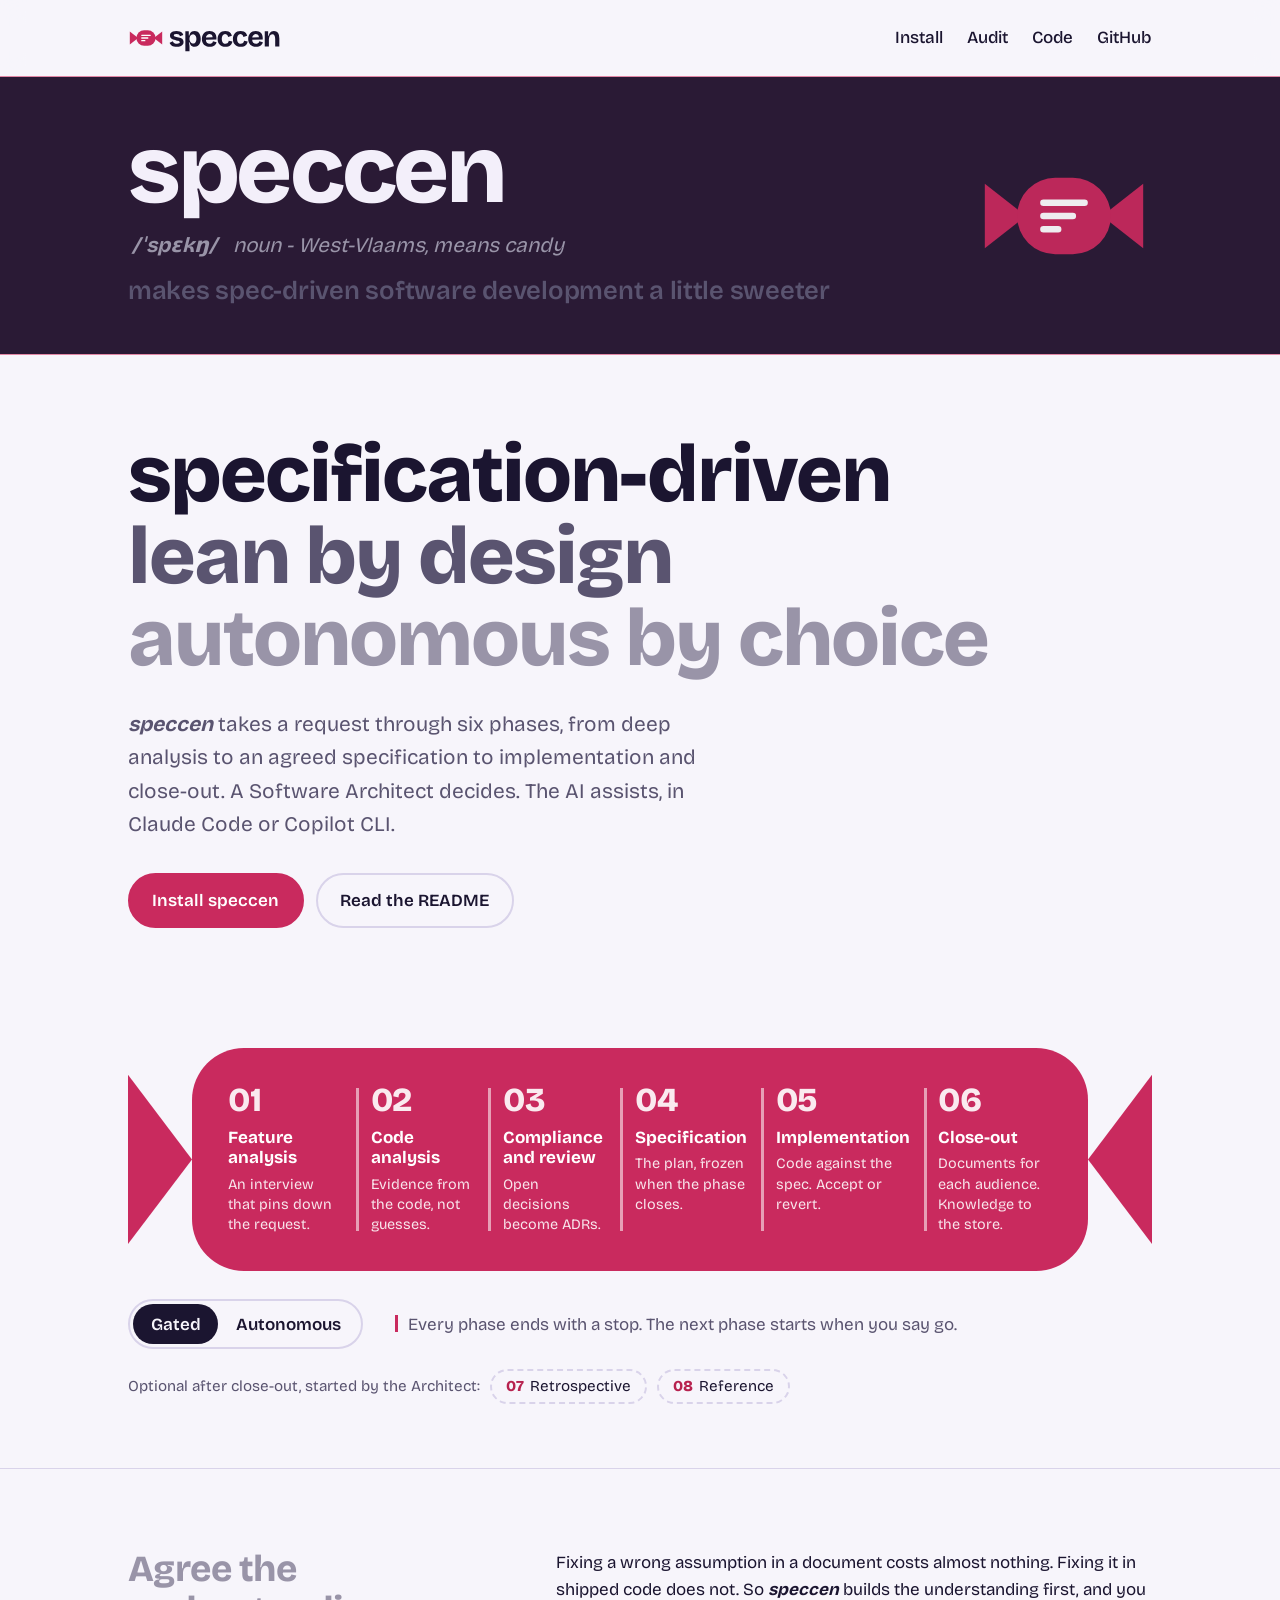
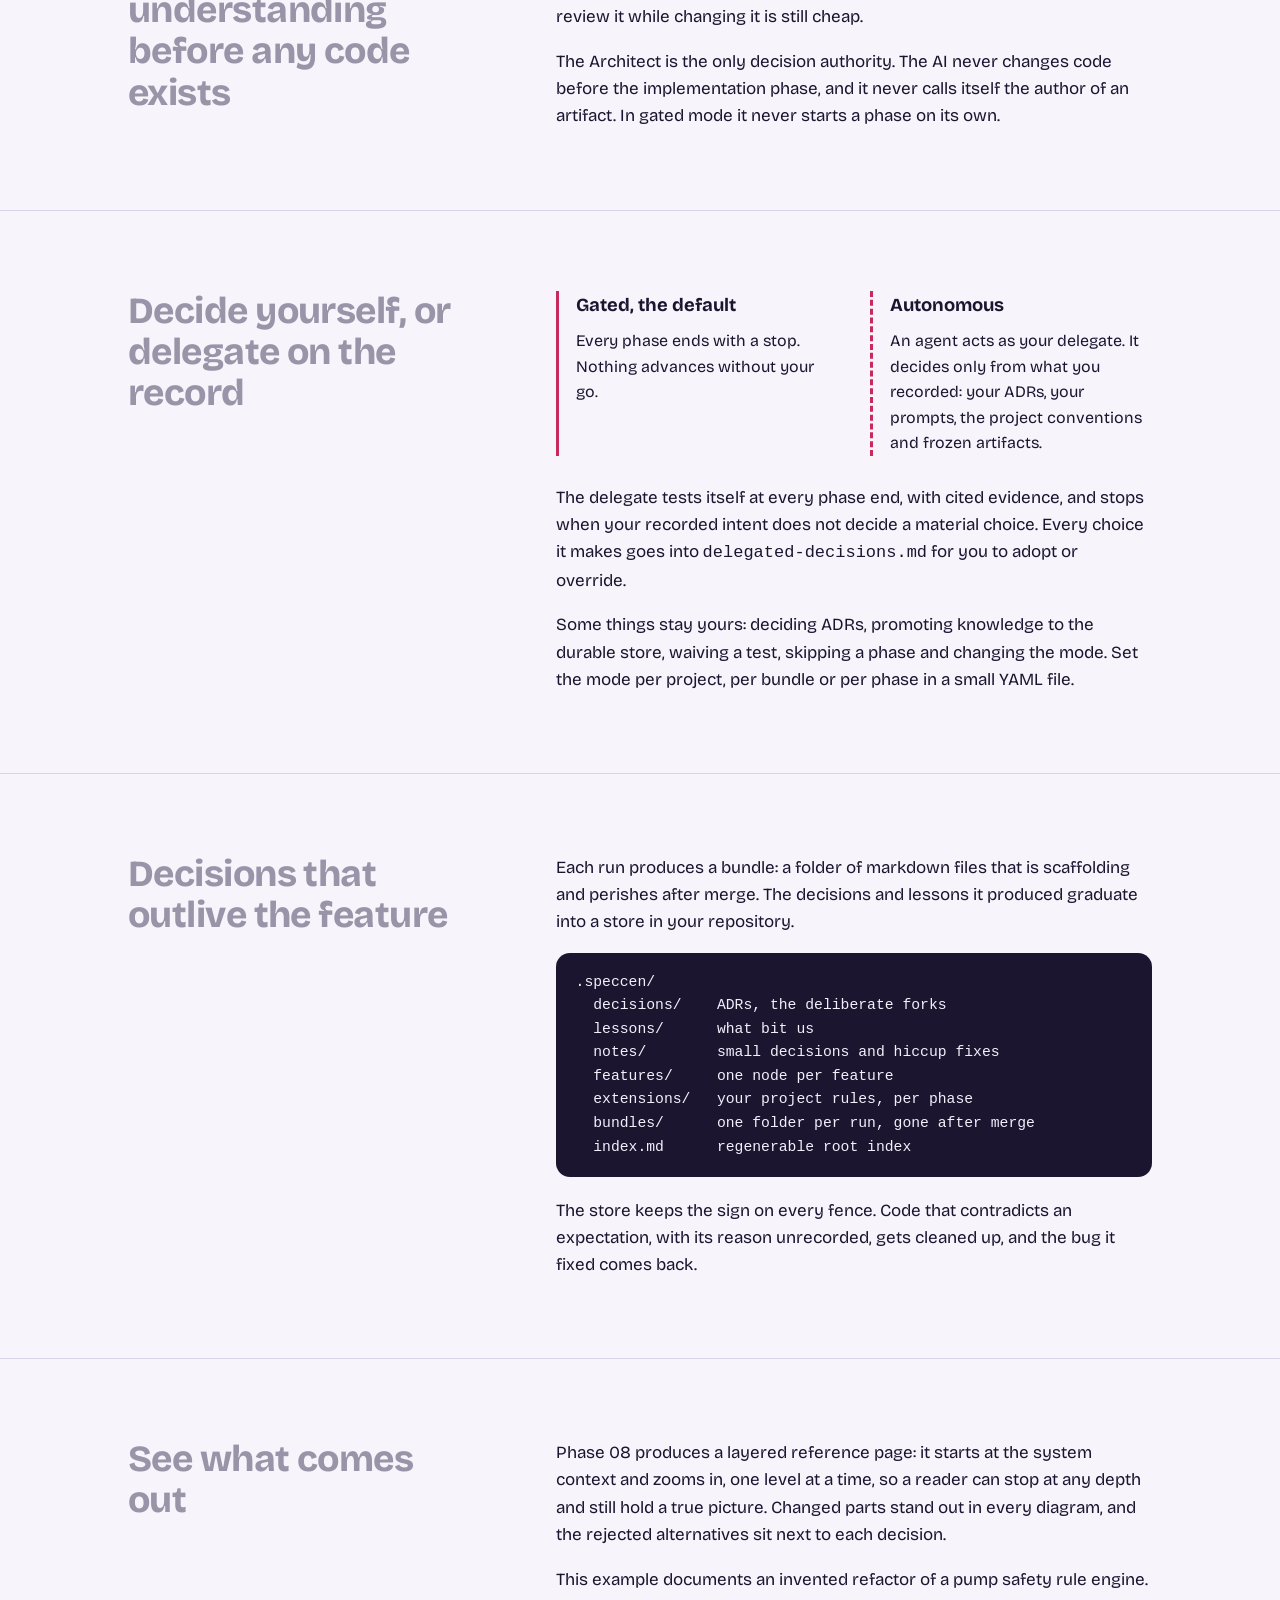
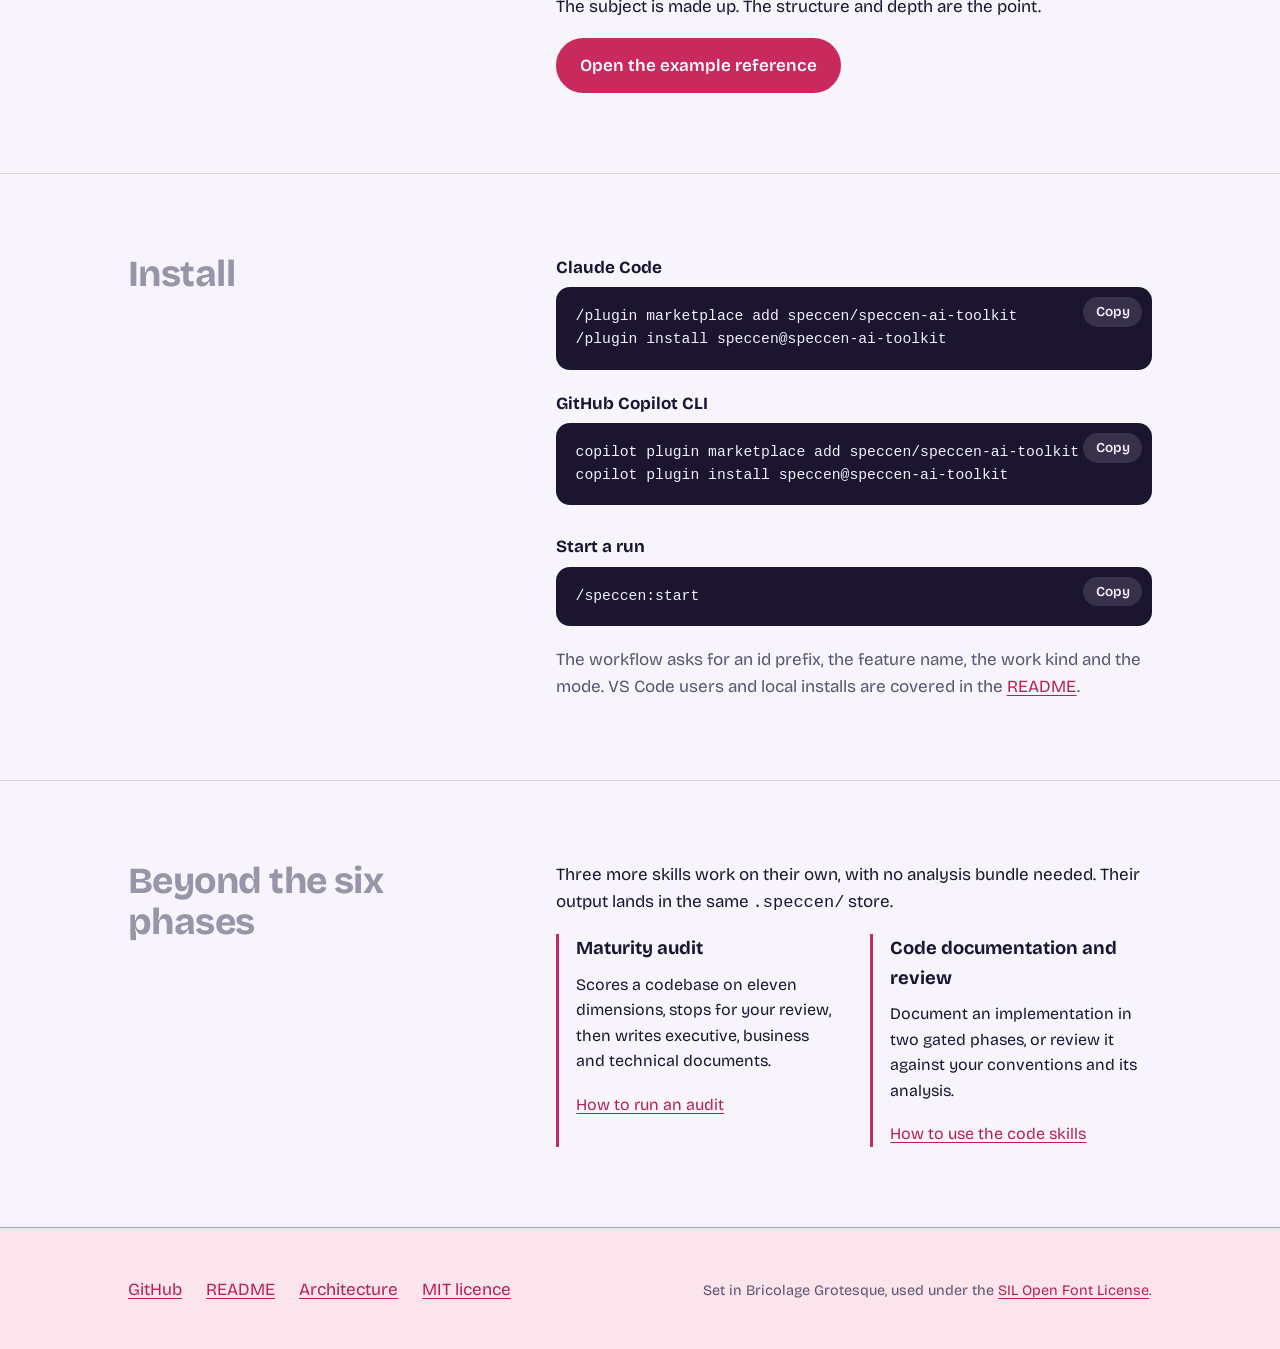
==== commit 5a279306: "fix: swap hero definition and tagline text colors Tagline now uses the "lean by design" color and th" ====
--- a/index.html
+++ b/index.html
@@ -230,8 +230,8 @@
 .entry dt { display: flex; flex-wrap: wrap; align-items: baseline; gap: .25rem 1.25rem; }
 .entry .head { font-size: clamp(3rem, 9vw, 6rem); font-weight: 800; line-height: .95; letter-spacing: -0.035em; }
 .entry .say { font-size: inherit; font-weight: 700; font-style: italic; padding-left: .25rem; padding-right: 1rem; }
-.entry dd { margin: 1rem 0 0; max-width: none; font-size: clamp(1.15rem, 2.4vw, 1.6rem); font-weight: 600; color: color-mix(in srgb, var(--muted) 60%, var(--paper)); line-height: 1.2; letter-spacing: -0.01em; }
-.entry dd.kind { margin: .9rem 0 0; max-width: none; font-size: clamp(1.05rem, 2vw, 1.3rem); font-style: italic; font-weight: 400; letter-spacing: 0; line-height: 1.4; color: var(--word-muted); }
+.entry dd { margin: 1rem 0 0; max-width: none; font-size: clamp(1.15rem, 2.4vw, 1.6rem); font-weight: 600; color: var(--muted); line-height: 1.2; letter-spacing: -0.01em; }
+.entry dd.kind { margin: .9rem 0 0; max-width: none; font-size: clamp(1.05rem, 2vw, 1.3rem); font-style: italic; font-weight: 400; letter-spacing: 0; line-height: 1.4; color: color-mix(in srgb, var(--muted) 60%, var(--paper)); }
 .entry dd em { font-style: normal; font-weight: 800; }
 .word .sweet { width: clamp(6rem, 14vw, 11rem); height: auto; display: block; opacity: .92; }
 @media (max-width: 51.99rem) { .word .sweet { width: 6.5rem; order: -1; } }
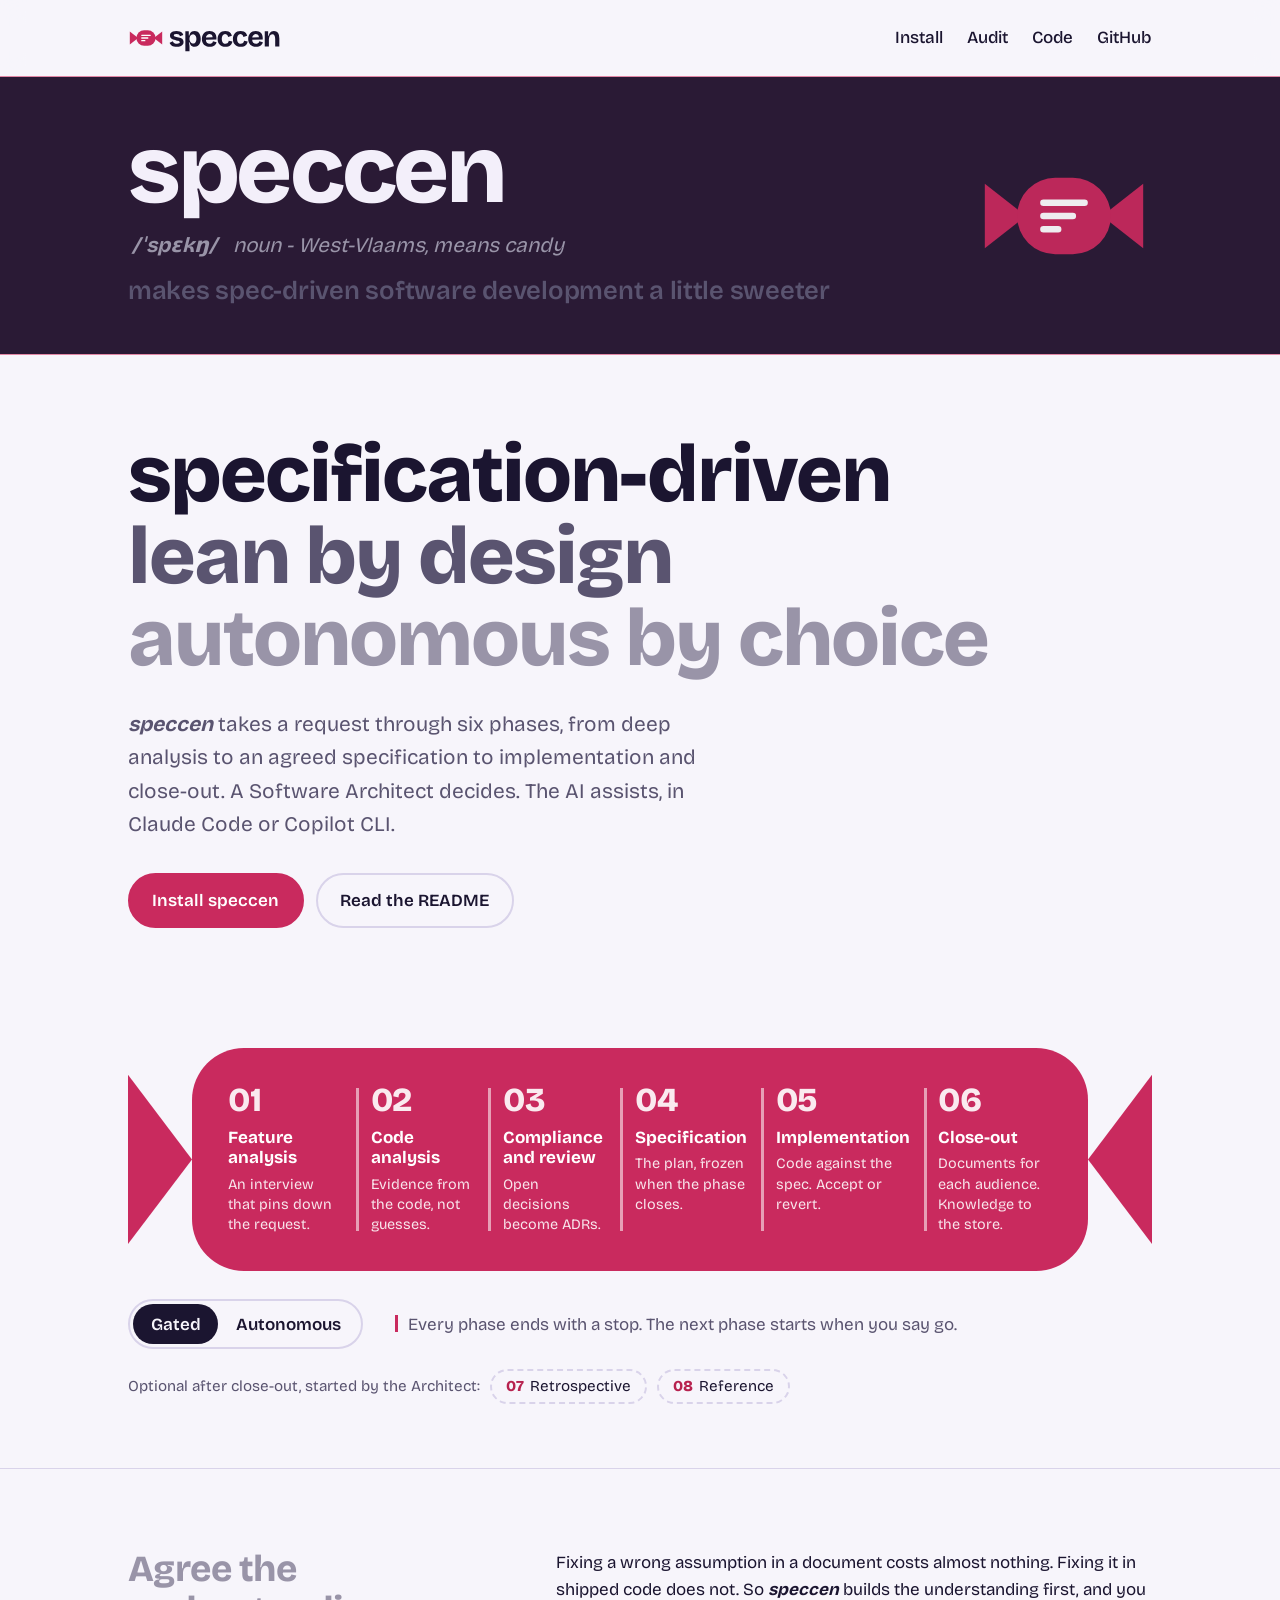
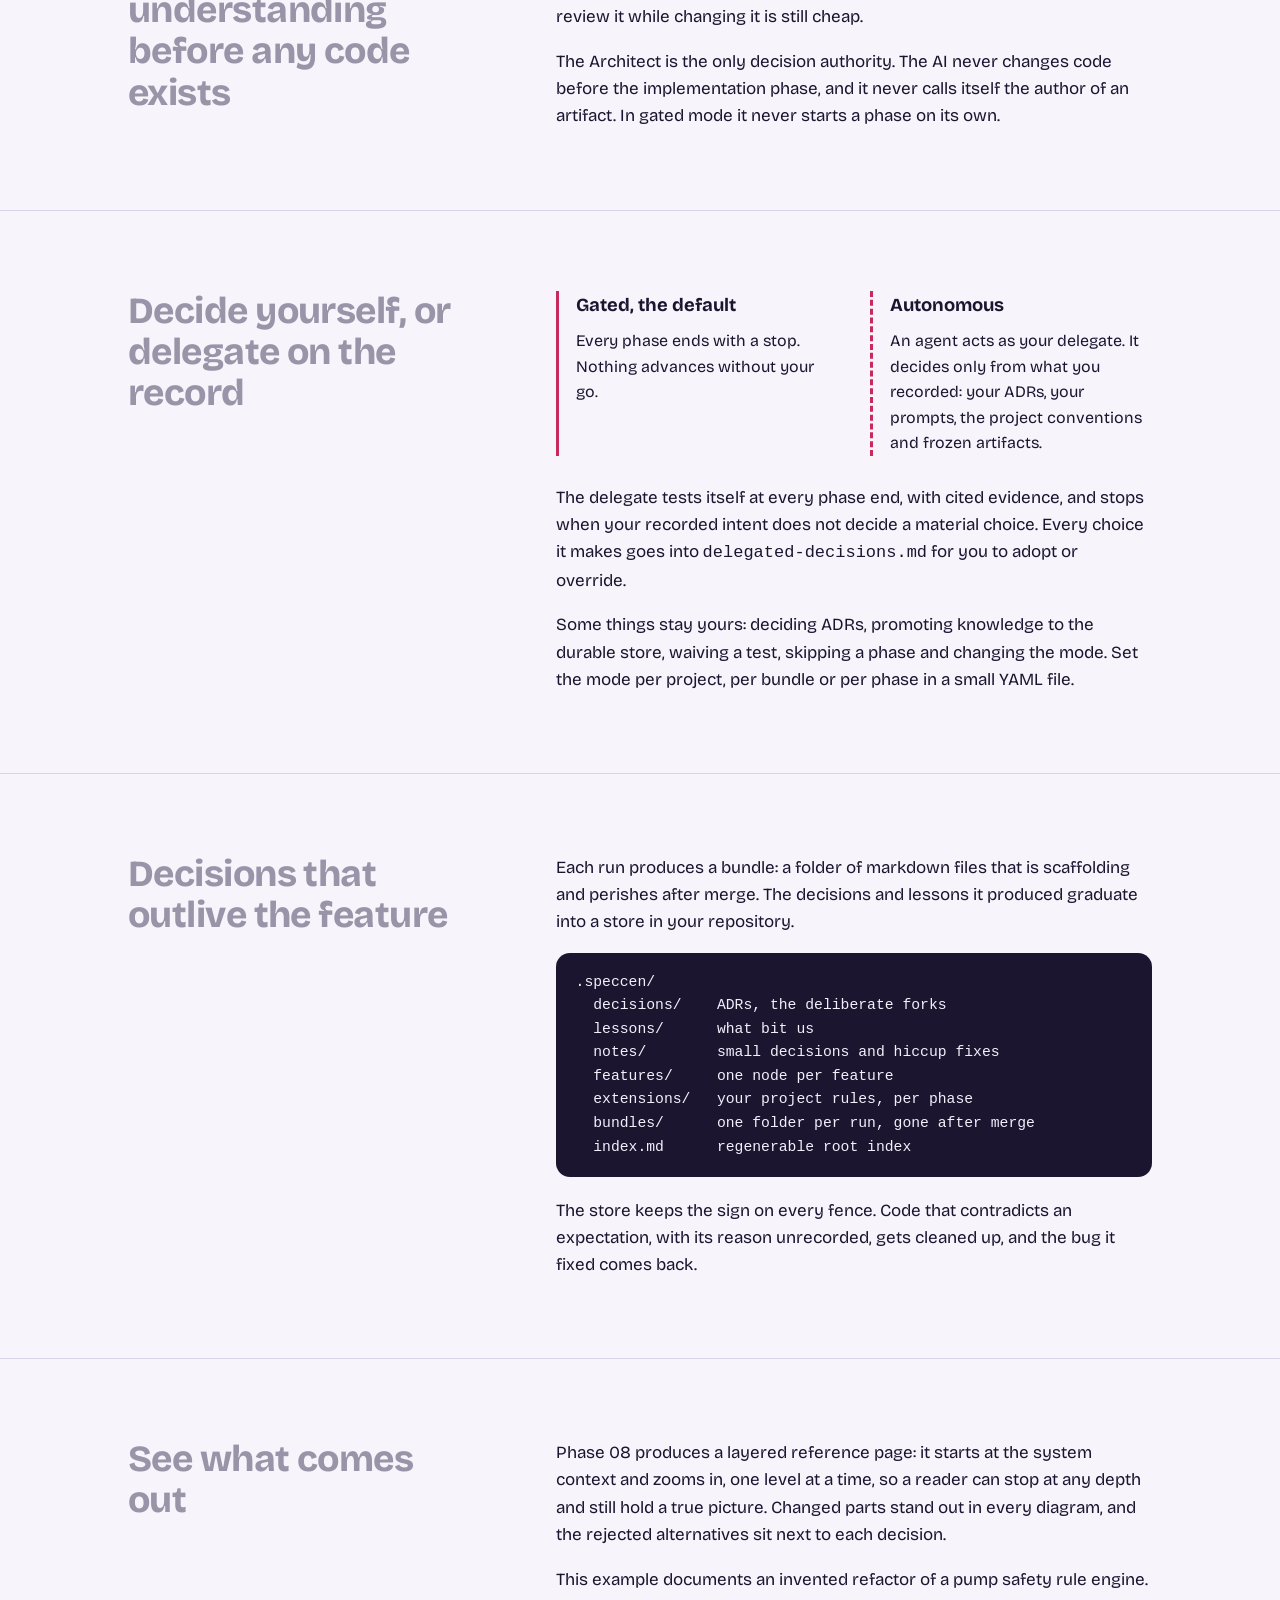
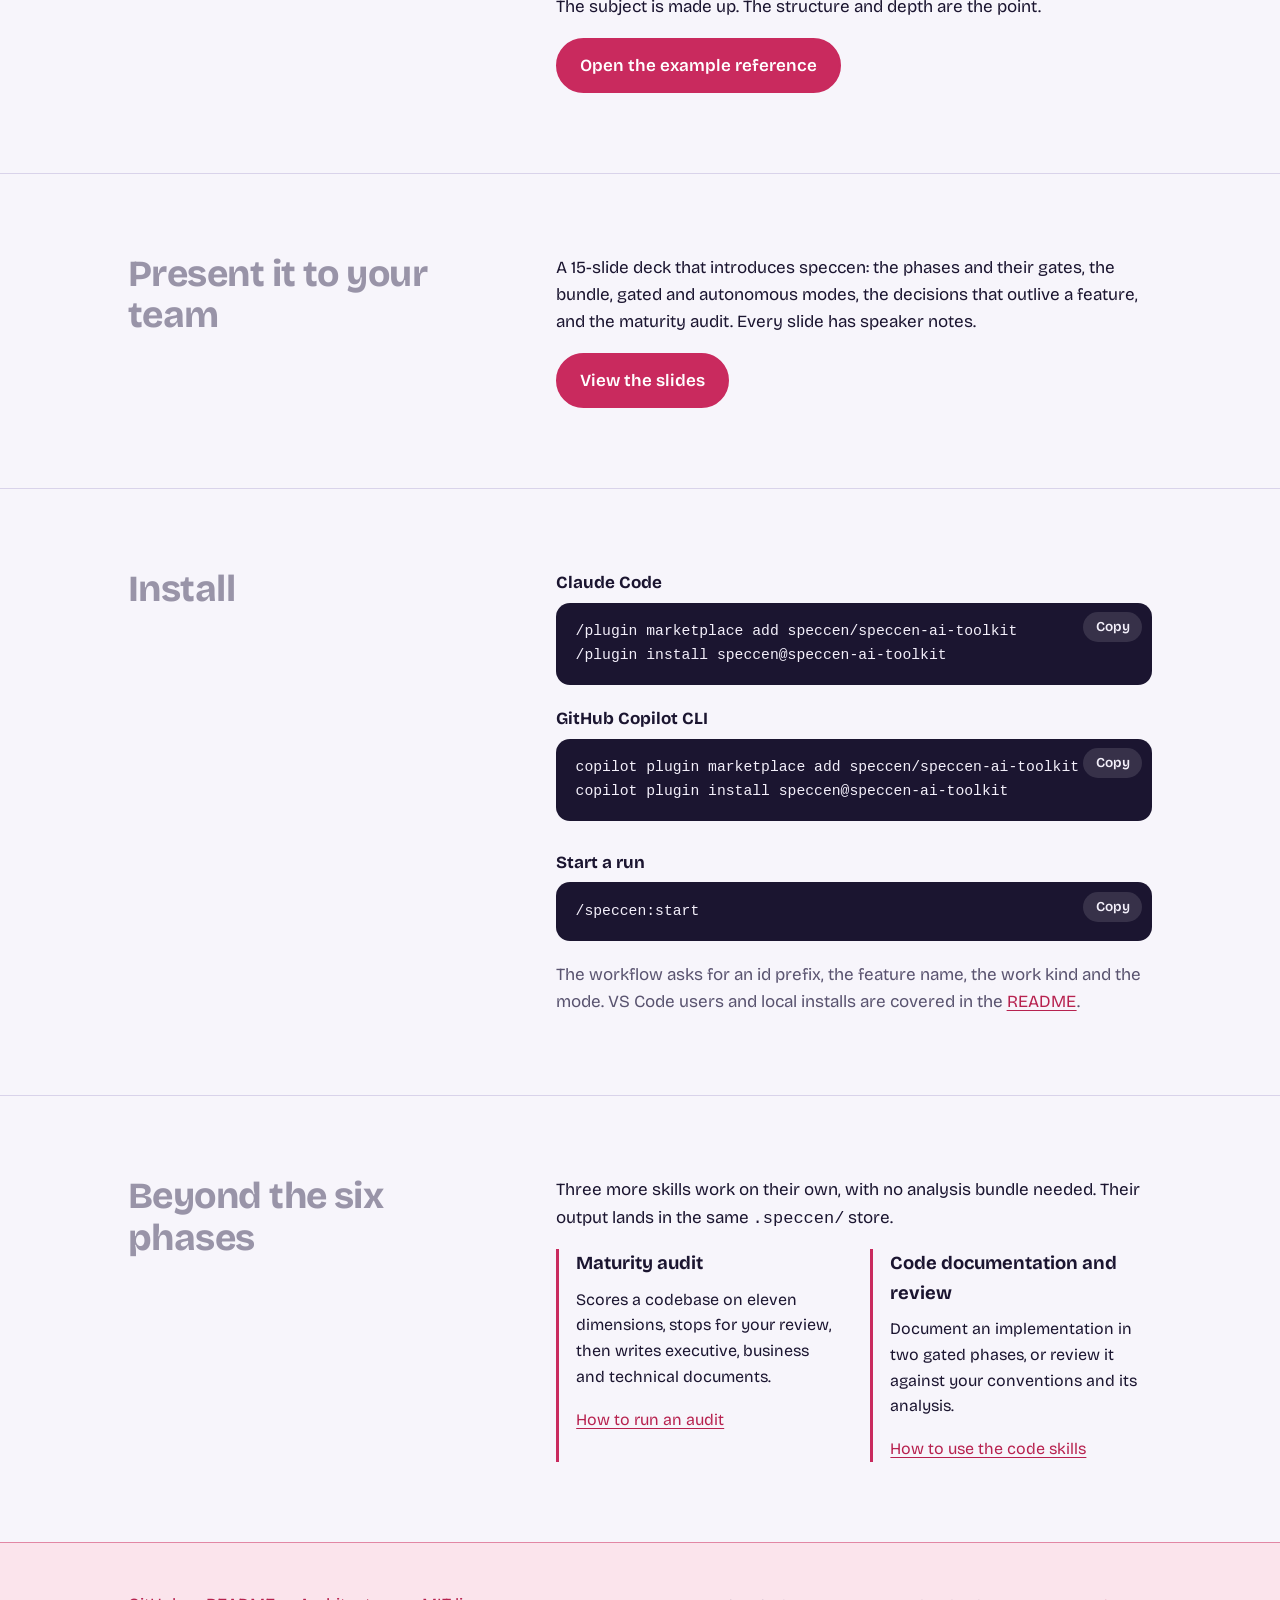
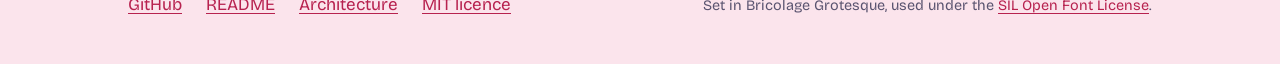
==== commit b1321389: "feat: add speccen-for-devs slides as an HTML presentation Add slides.html, a 1:1 HTML replica of the" ====
--- a/index.html
+++ b/index.html
@@ -393,6 +393,16 @@
     </div>
   </section>
 
+  <section class="section">
+    <div class="container split">
+      <h2>Present it to your team</h2>
+      <div>
+        <p>A 15-slide deck that introduces speccen: the phases and their gates, the bundle, gated and autonomous modes, the decisions that outlive a feature, and the maturity audit. Every slide has speaker notes.</p>
+        <p><a class="btn btn-primary" href="slides.html">View the slides</a></p>
+      </div>
+    </div>
+  </section>
+
   <section class="section" id="install">
     <div class="container split">
       <h2>Install</h2>
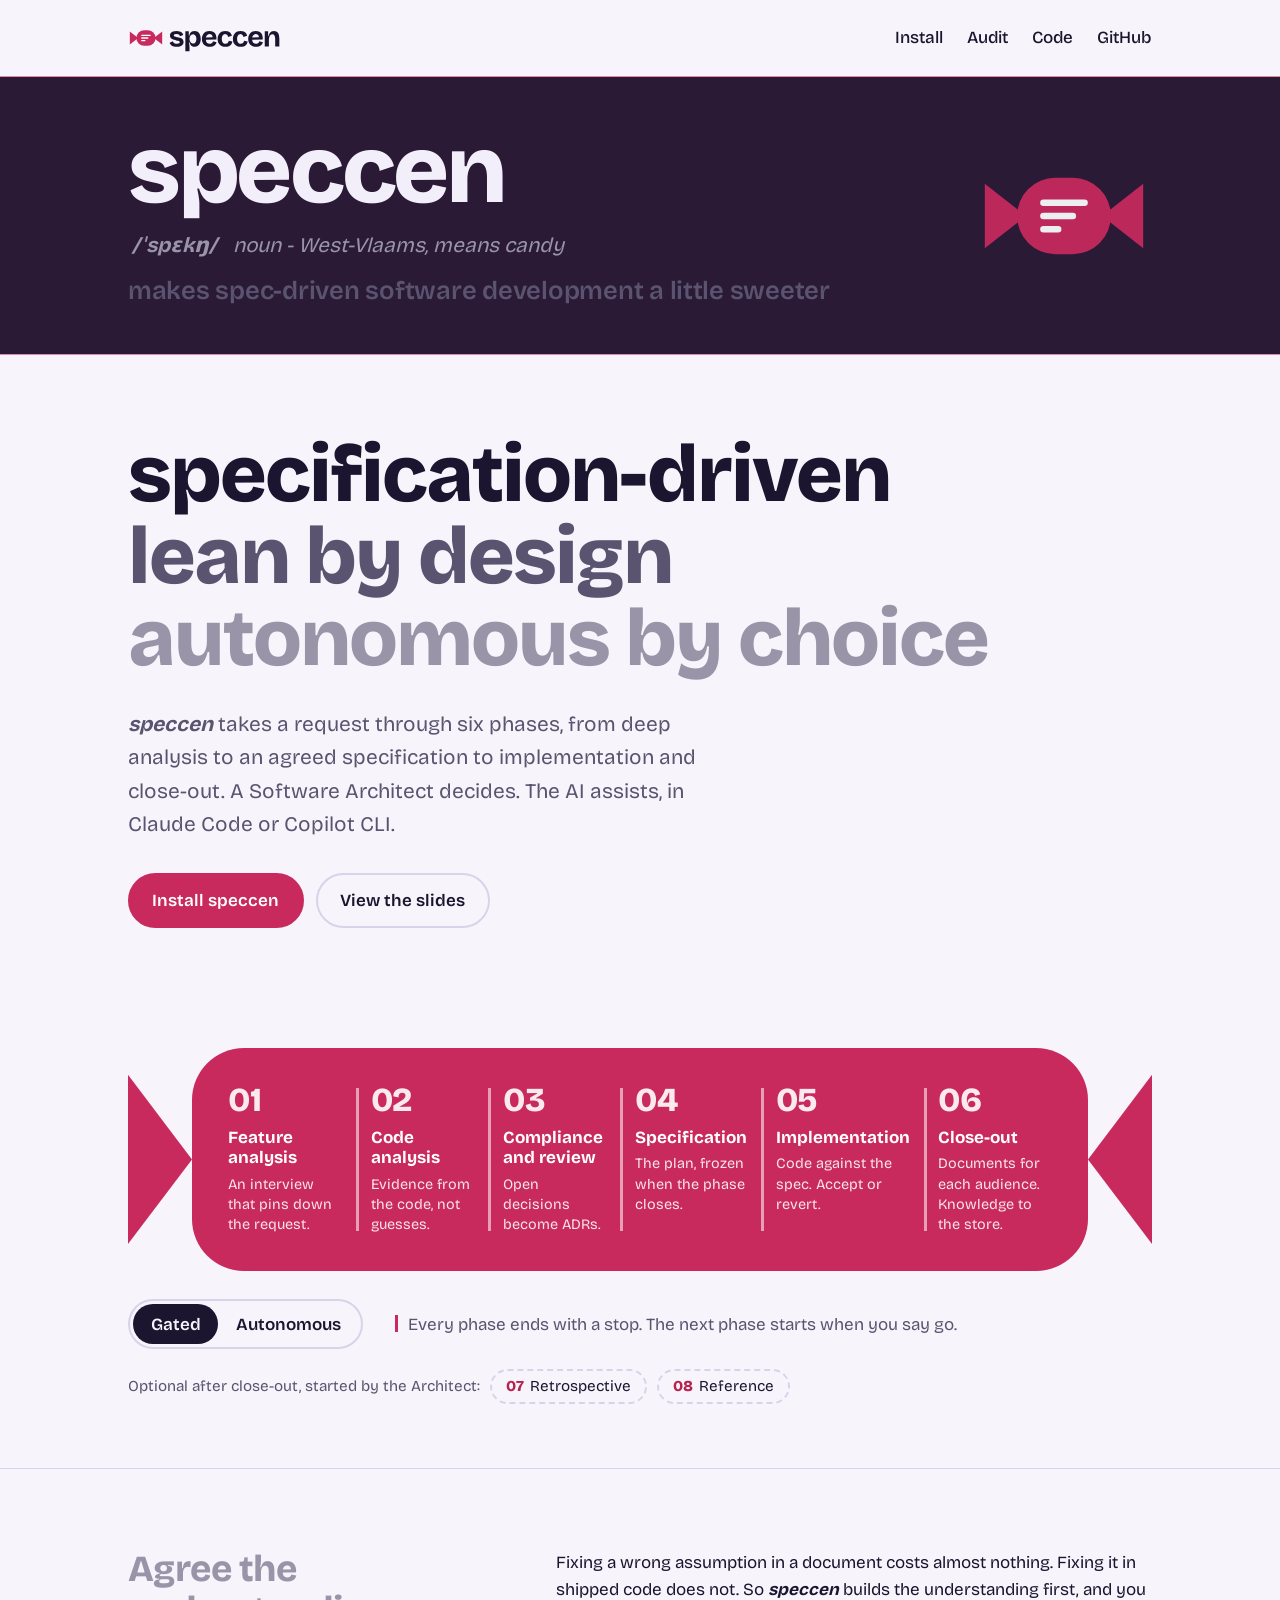
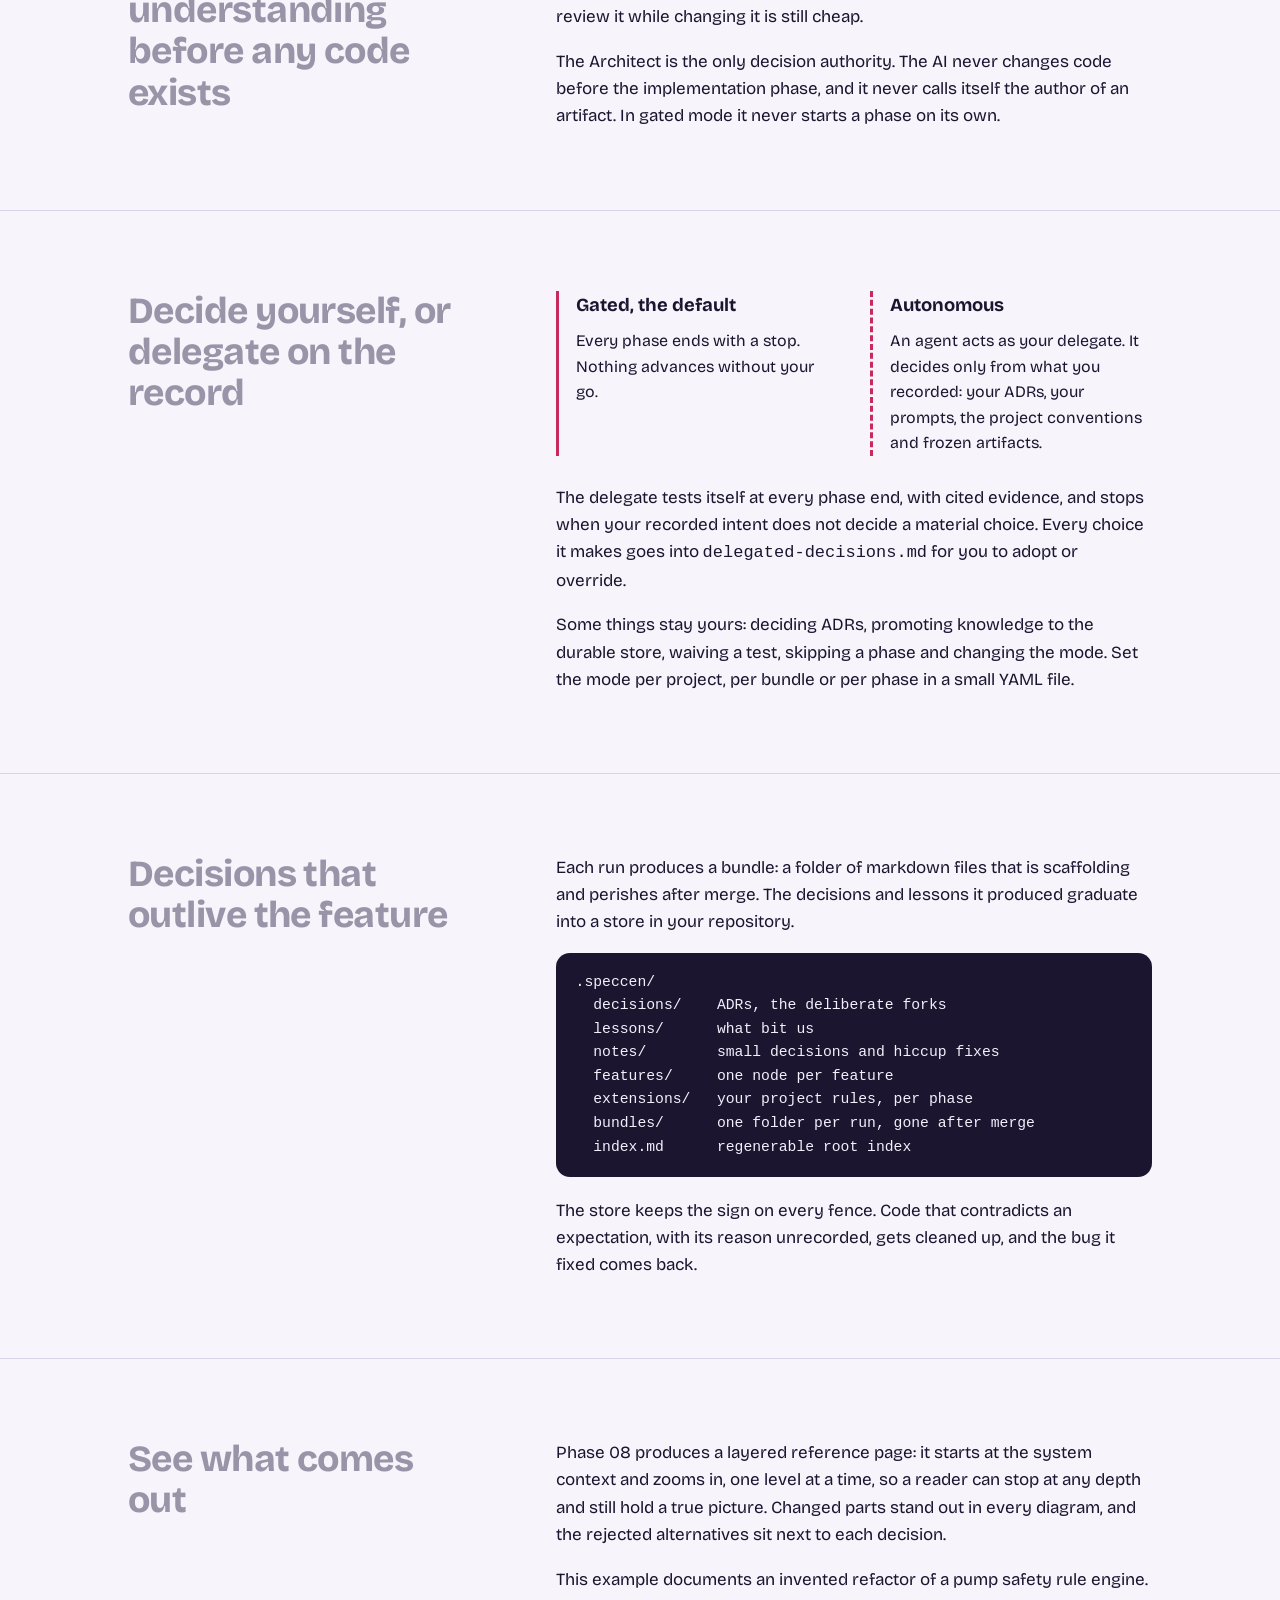
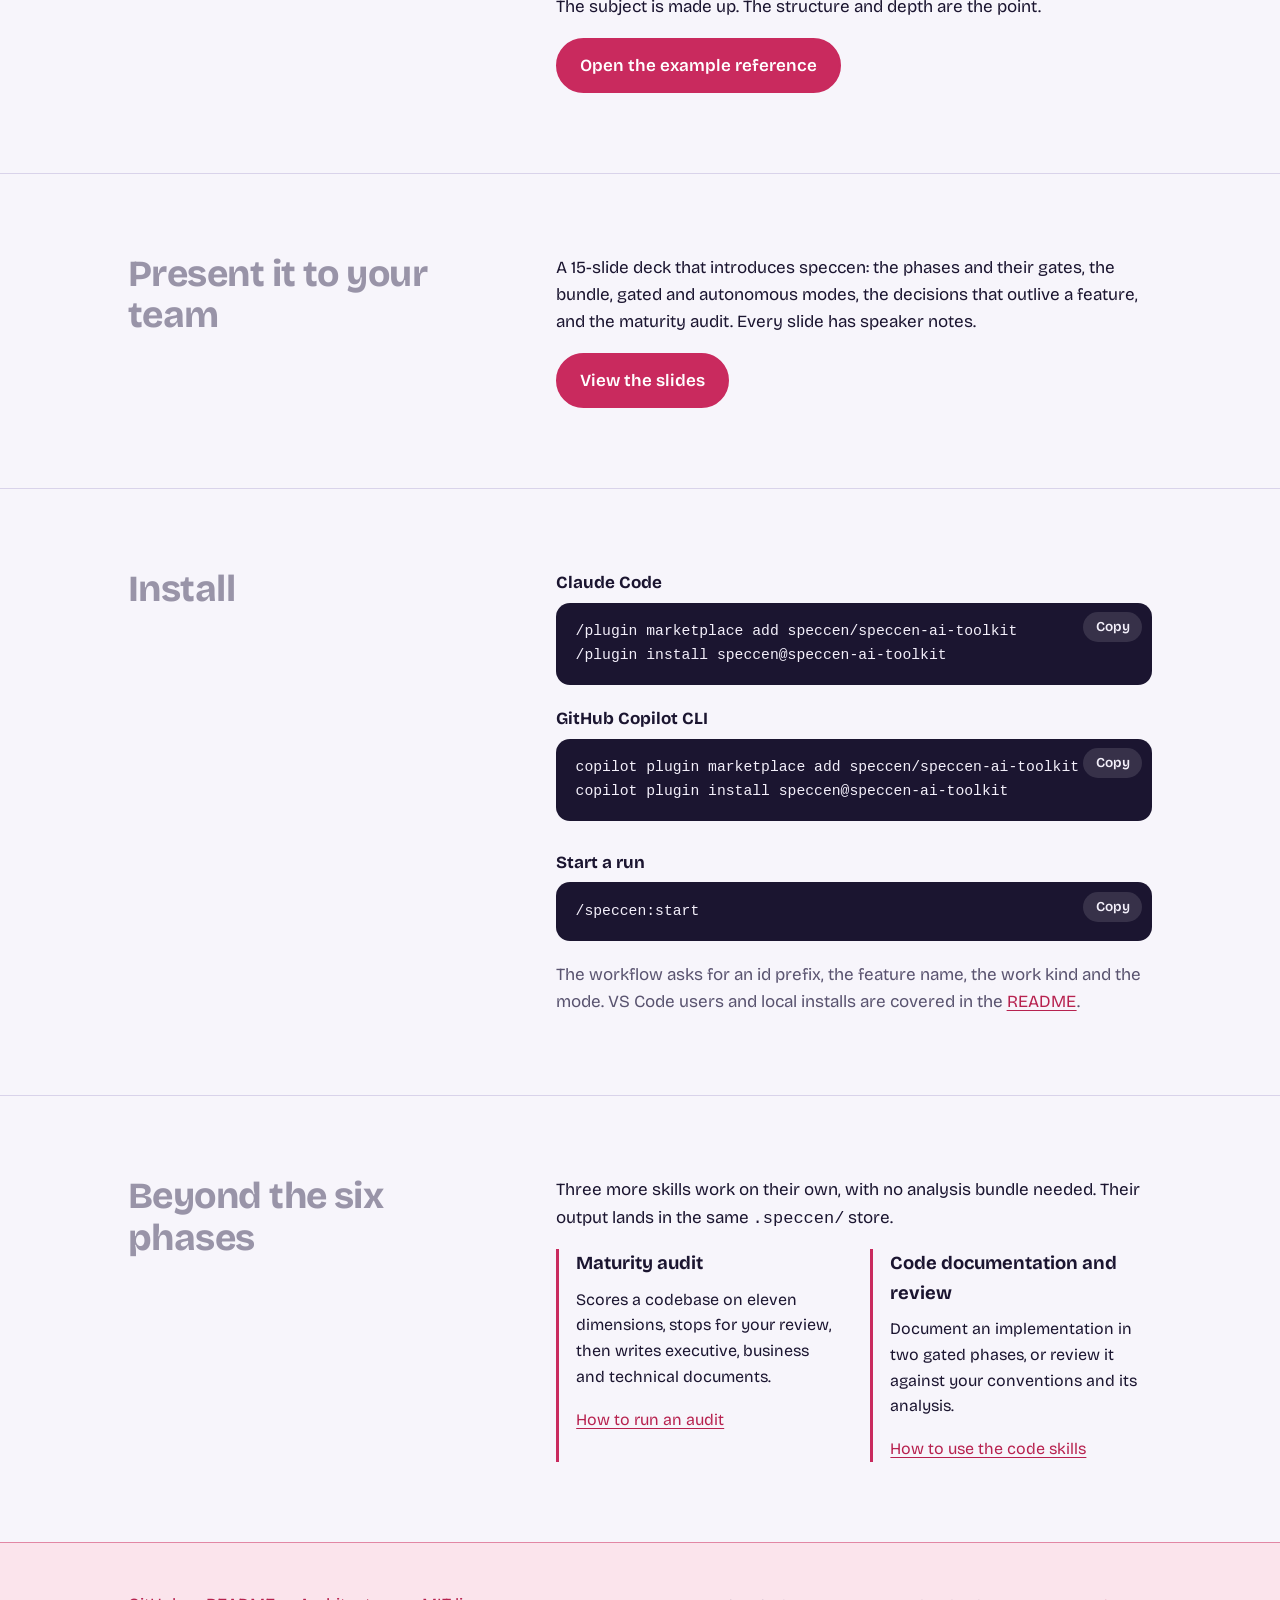
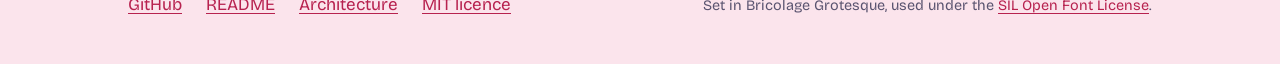
==== commit b0b39180: "feat: link the slides from the hero instead of the README Replace the "Read the README" hero button " ====
--- a/index.html
+++ b/index.html
@@ -296,7 +296,7 @@
     <p class="lead"><span class="brand">speccen</span> takes a request through six phases, from deep analysis to an agreed specification to implementation and close-out. A Software Architect decides. The AI assists, in Claude Code or Copilot CLI.</p>
     <div class="actions">
       <a class="btn btn-primary" href="#install">Install speccen</a>
-      <a class="btn btn-quiet" href="https://github.com/speccen/speccen-ai-toolkit#readme">Read the README</a>
+      <a class="btn btn-quiet" href="slides.html">View the slides</a>
     </div>
   </section>
 
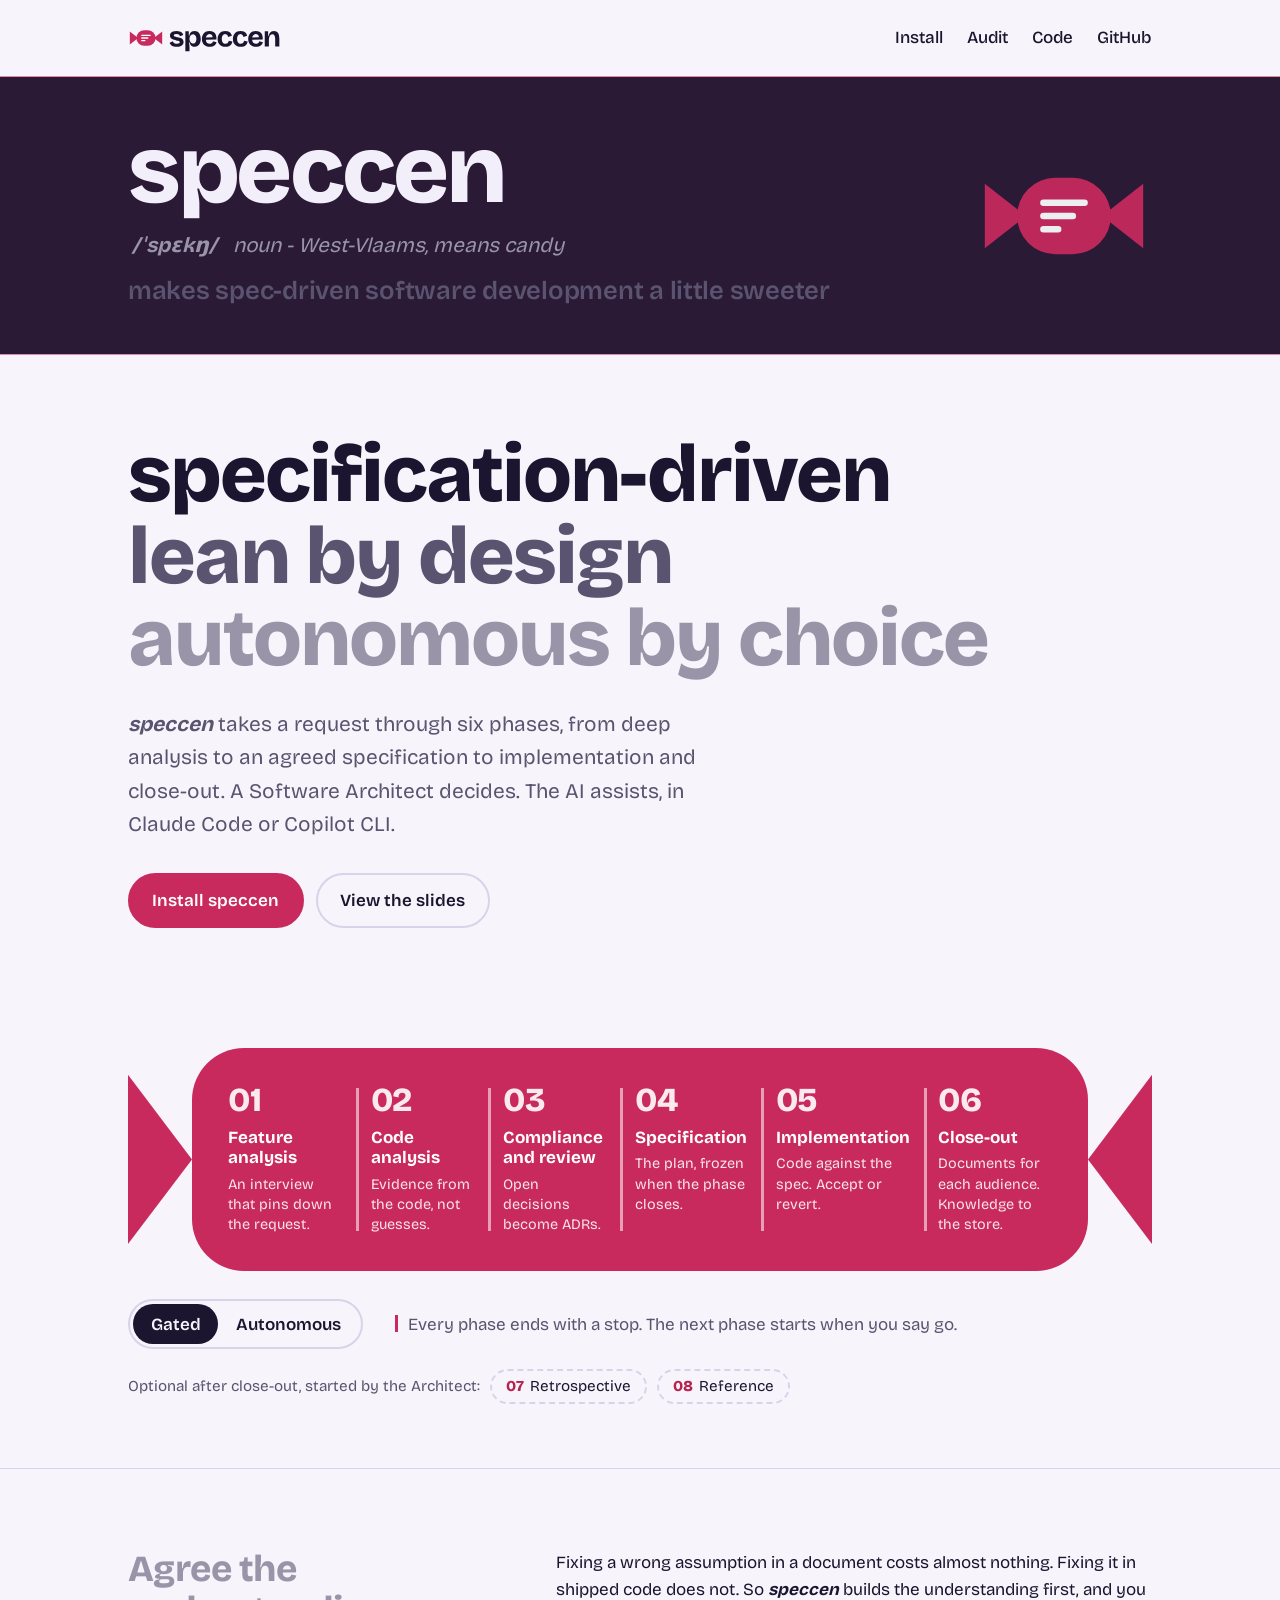
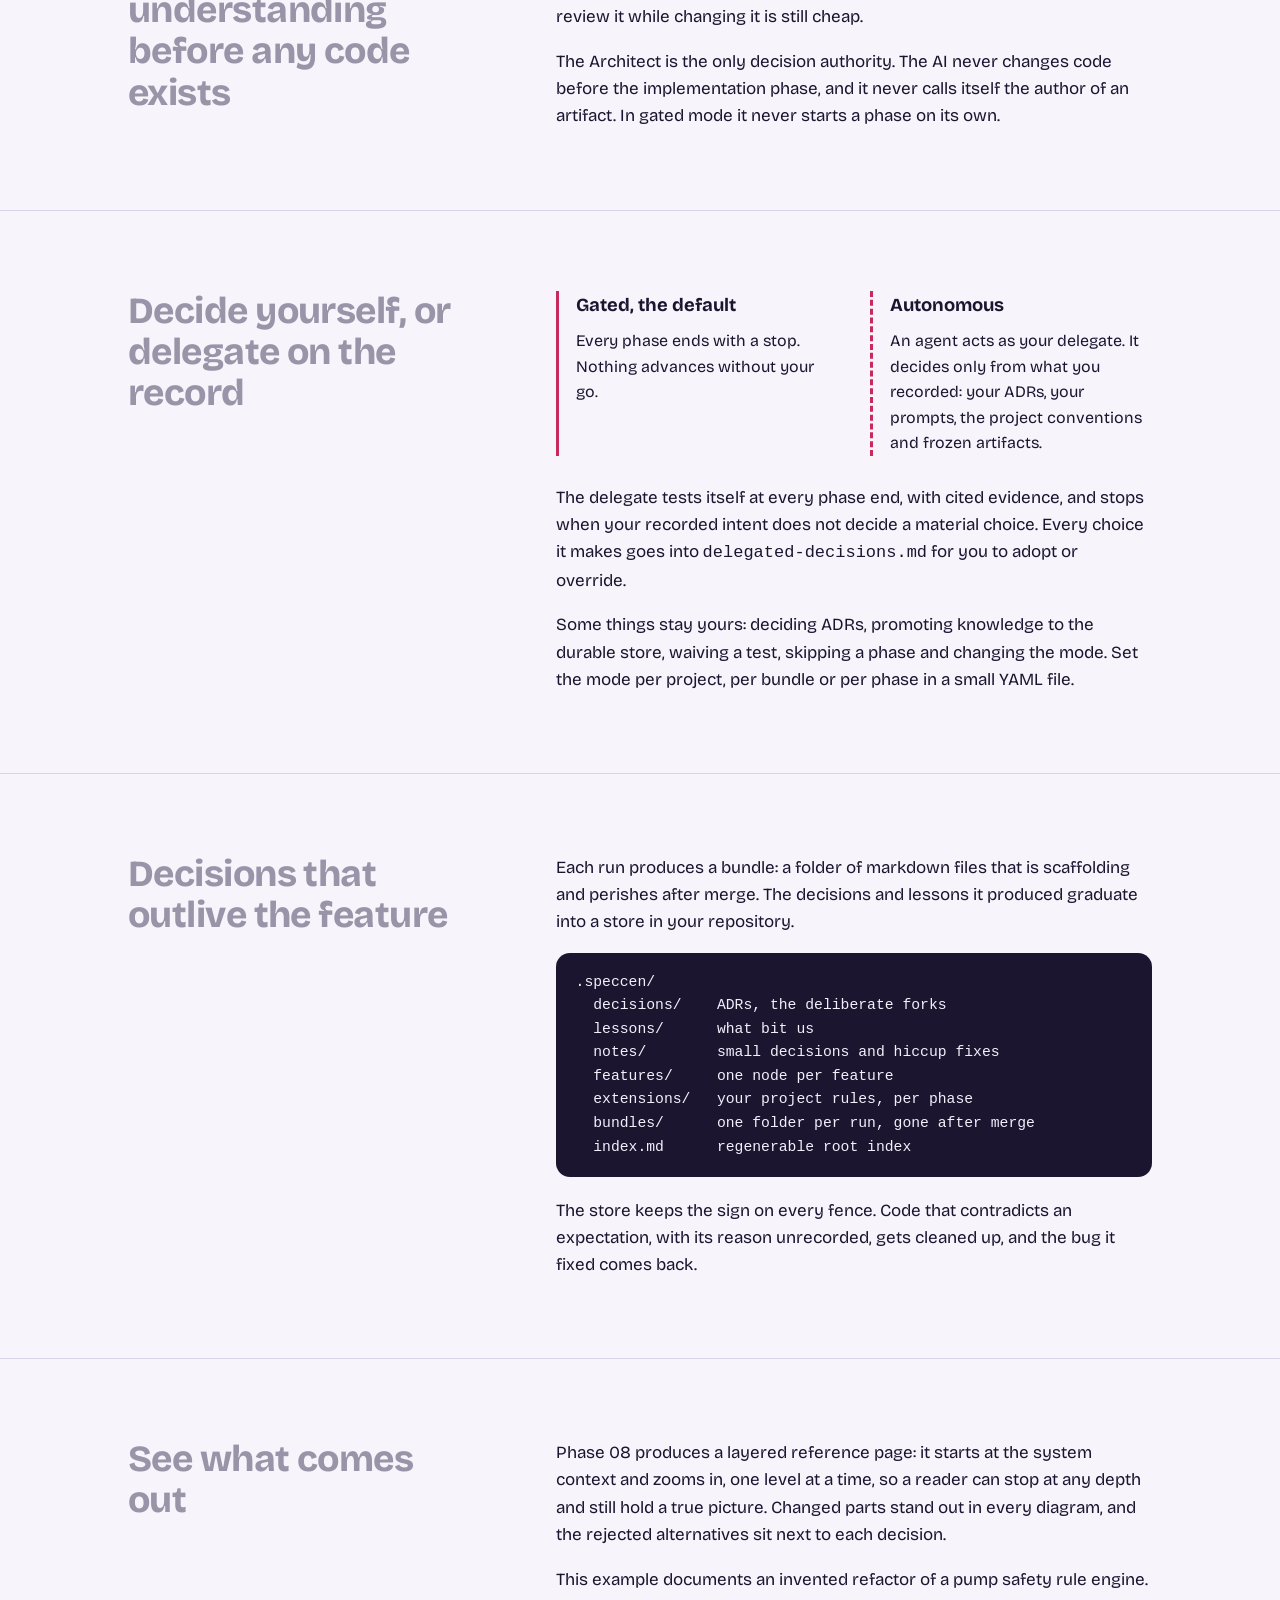
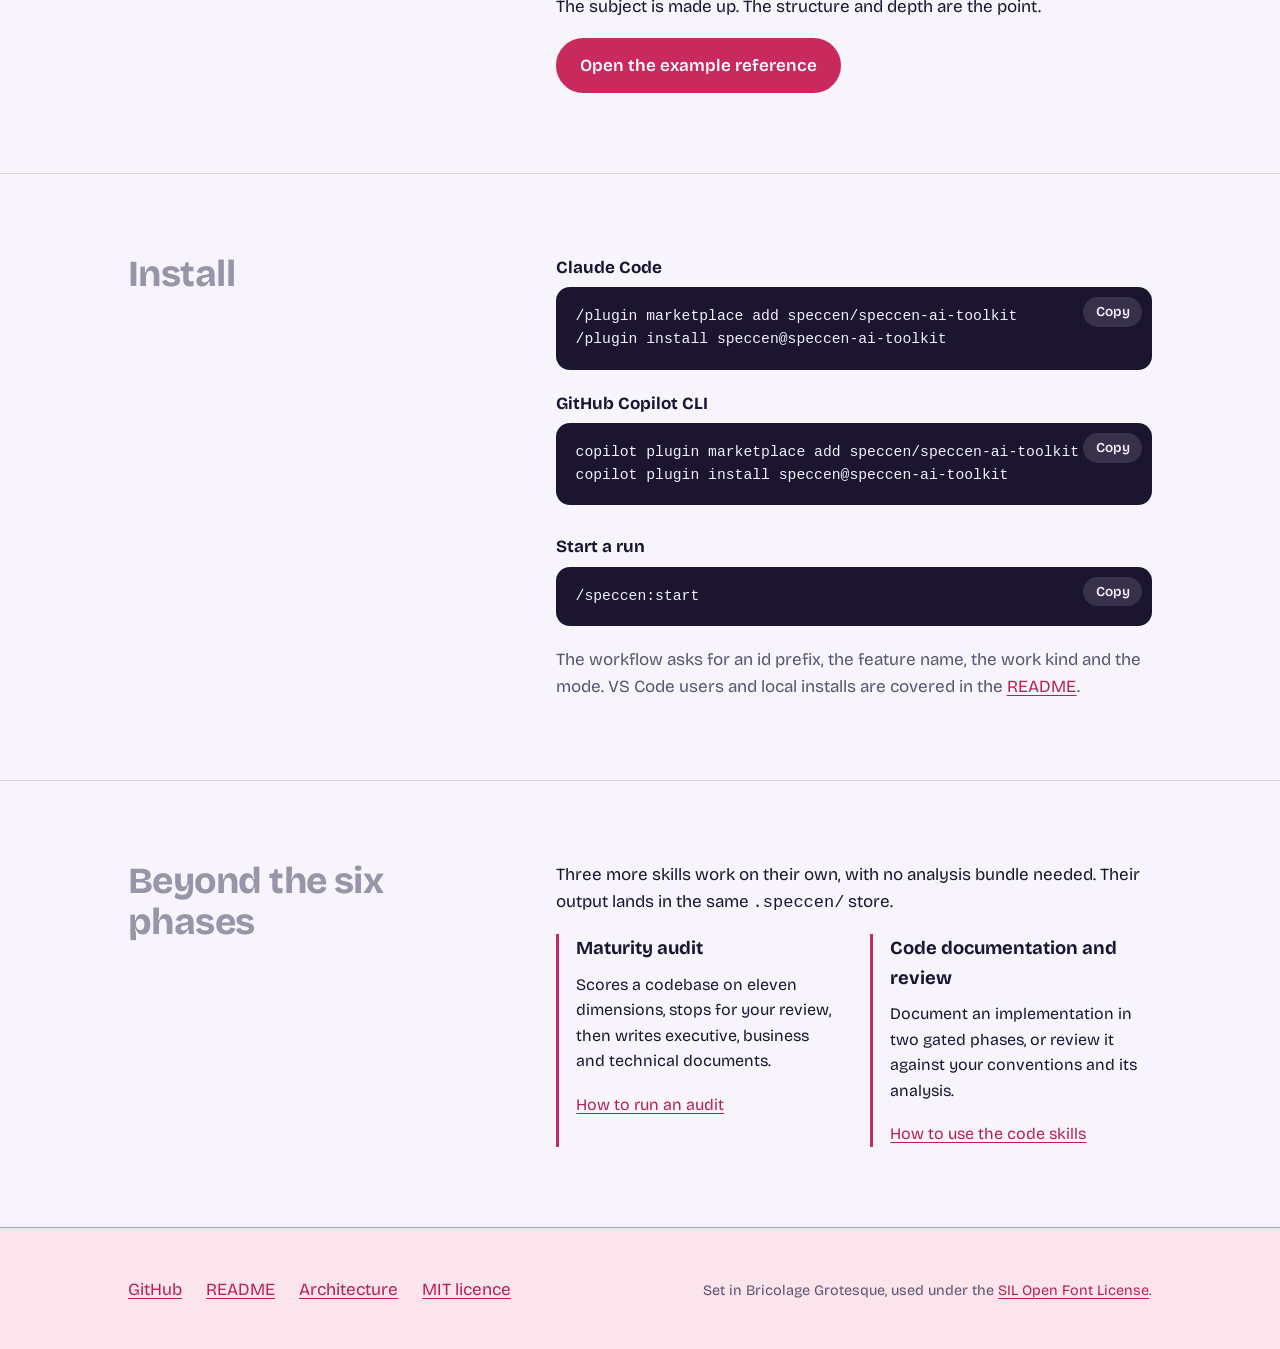
==== commit e3820f9a: "fix: remove the "Present it to your team" section from the home page The hero's "View the slides" bu" ====
--- a/index.html
+++ b/index.html
@@ -393,16 +393,6 @@
     </div>
   </section>
 
-  <section class="section">
-    <div class="container split">
-      <h2>Present it to your team</h2>
-      <div>
-        <p>A 15-slide deck that introduces speccen: the phases and their gates, the bundle, gated and autonomous modes, the decisions that outlive a feature, and the maturity audit. Every slide has speaker notes.</p>
-        <p><a class="btn btn-primary" href="slides.html">View the slides</a></p>
-      </div>
-    </div>
-  </section>
-
   <section class="section" id="install">
     <div class="container split">
       <h2>Install</h2>
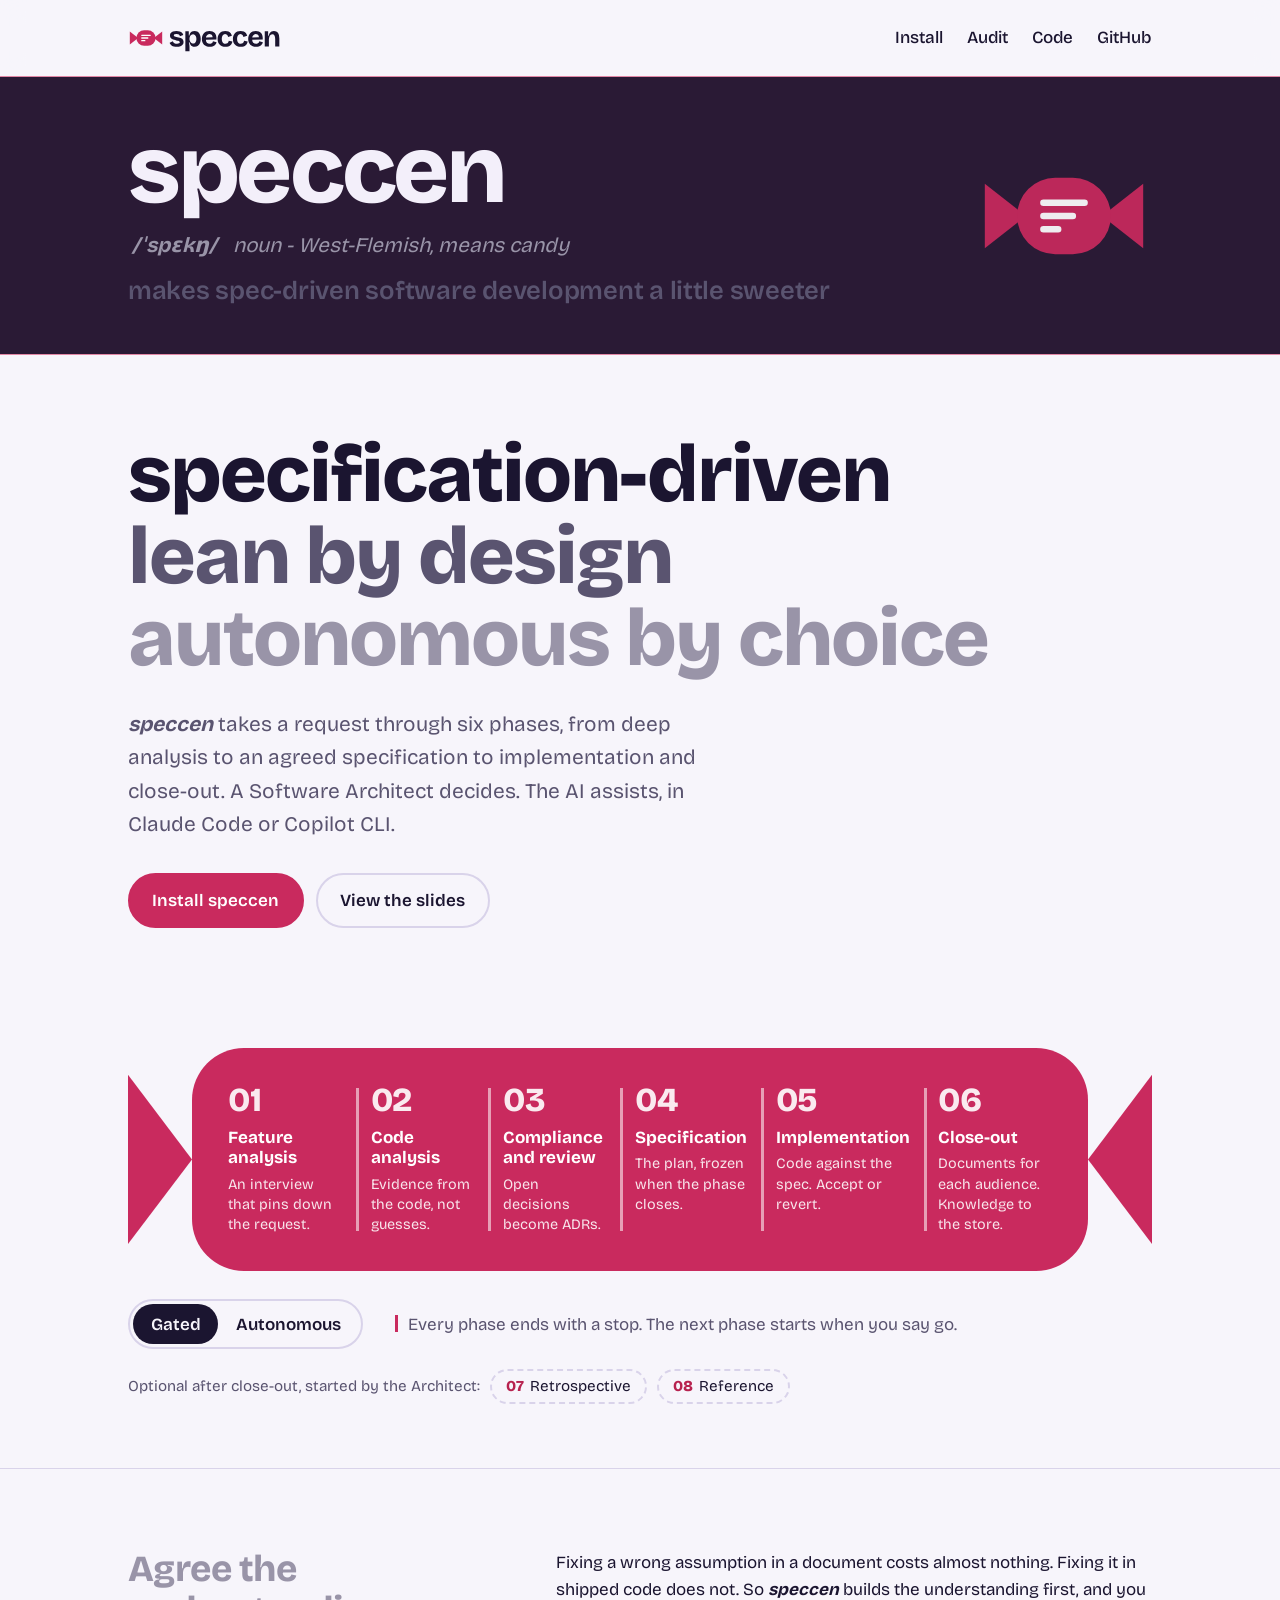
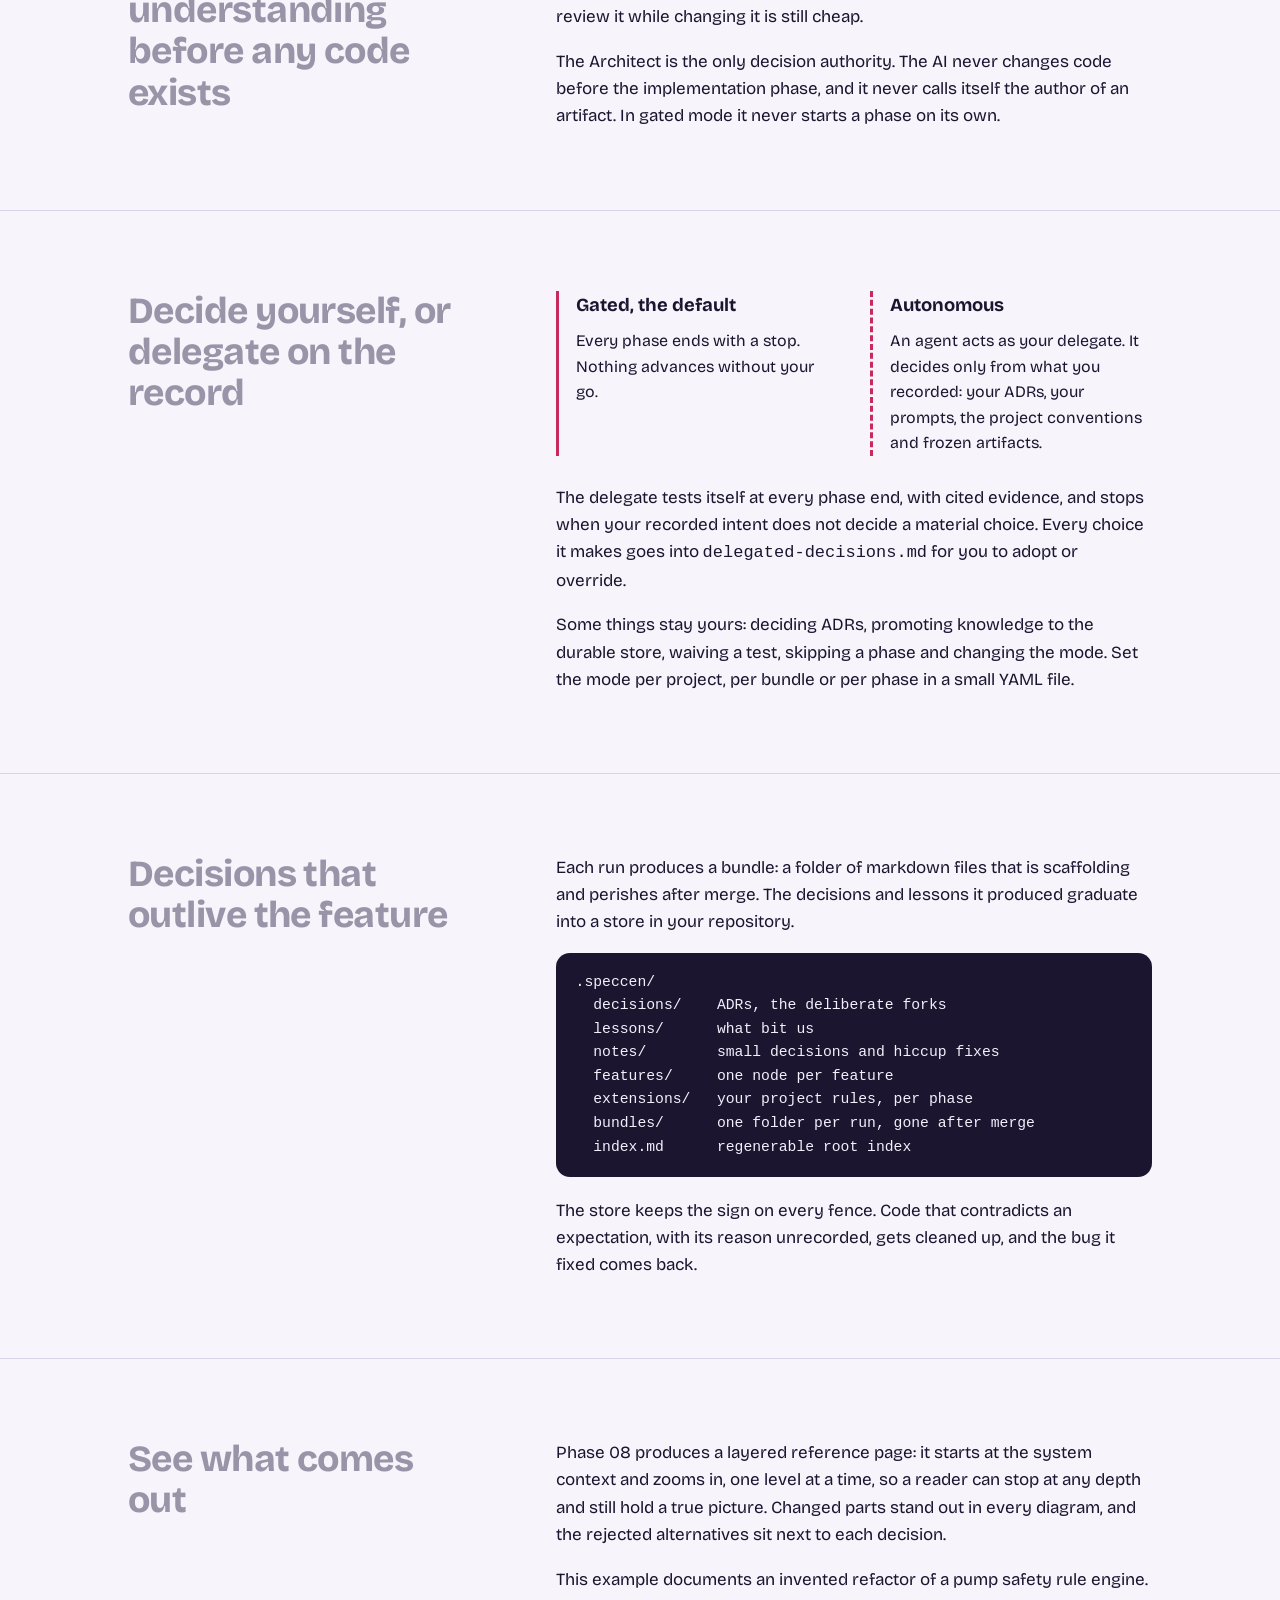
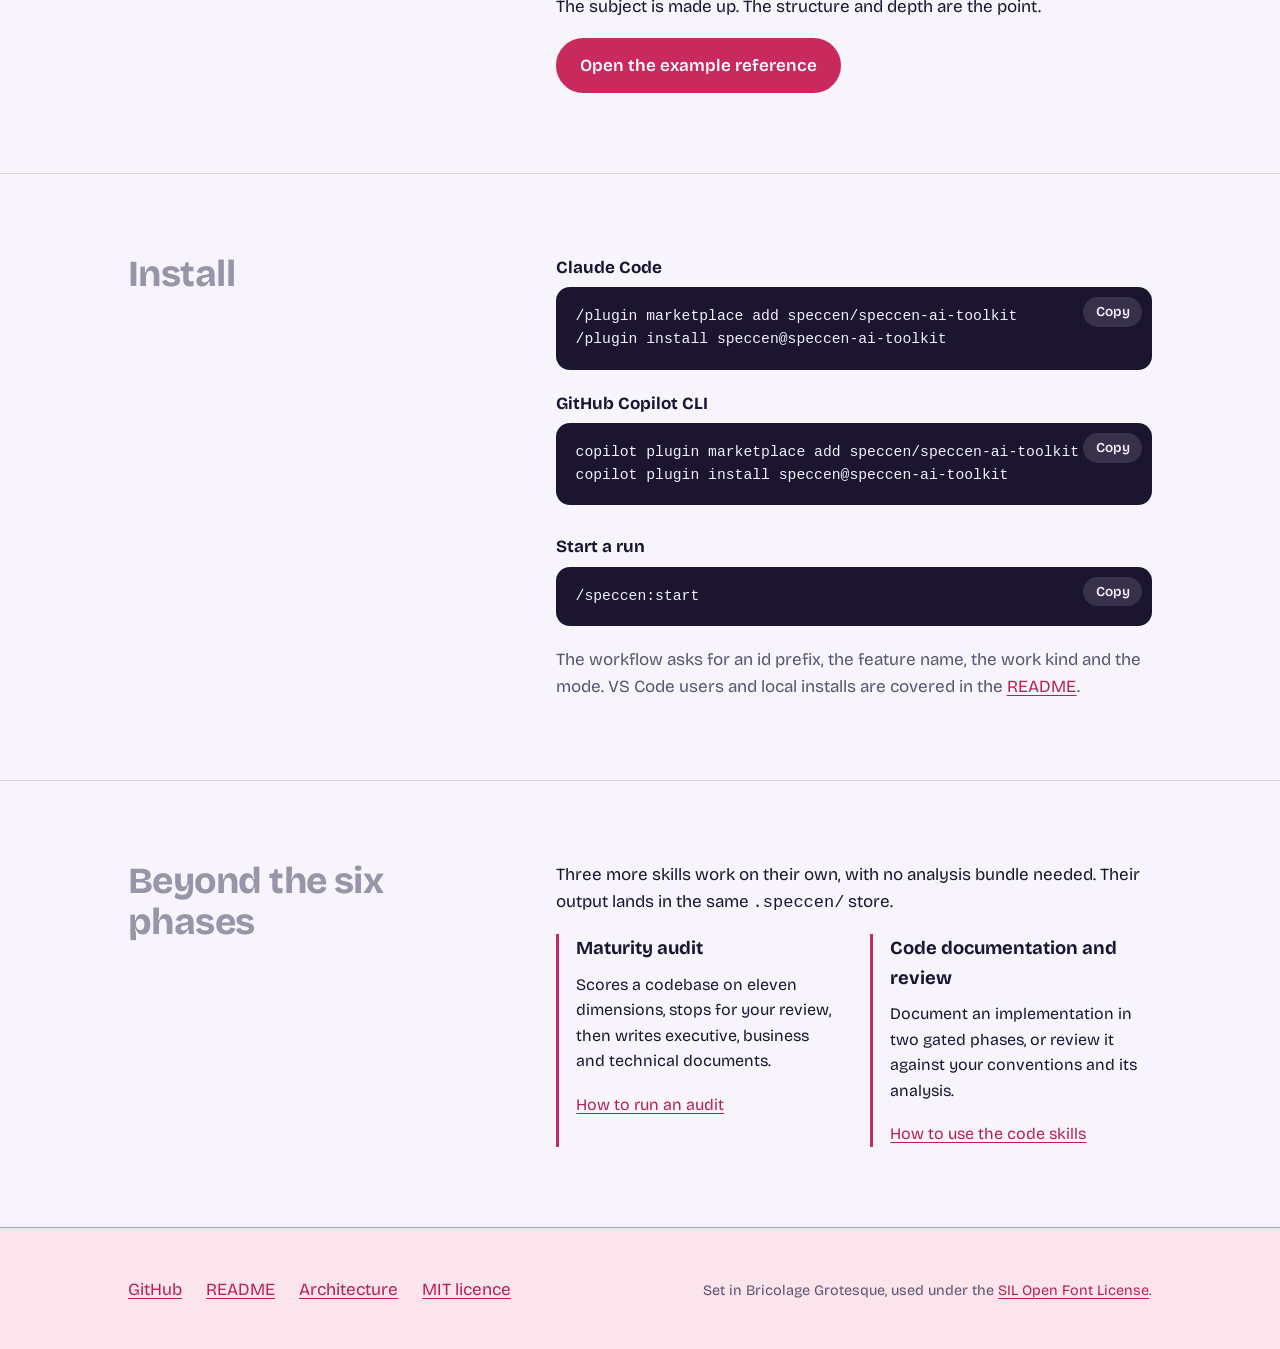
==== commit df1e7af2: "Correct spelling from 'West-Vlaams' to 'West-Flemish'" ====
--- a/index.html
+++ b/index.html
@@ -280,7 +280,7 @@
     <div class="container">
       <dl class="entry">
         <dt id="word-title"><span class="head">speccen</span></dt>
-        <dd class="kind"><span class="say">/ˈspɛkŋ/</span>noun - West-Vlaams, means candy</dd>
+        <dd class="kind"><span class="say">/ˈspɛkŋ/</span>noun - West-Flemish, means candy</dd>
         <dd>makes spec-driven software development a little sweeter</dd>
       </dl>
       <svg class="sweet" viewBox="0 0 120 120" aria-hidden="true" focusable="false"><path d="M34 60 L6 38 V82 Z" fill="#C92A5E"/><path d="M86 60 L114 38 V82 Z" fill="#C92A5E"/><rect x="28" y="34" width="64" height="52" rx="26" fill="#C92A5E"/><path d="M46 51 H74 M46 60 H66 M46 69 H56" stroke="#fff" stroke-width="4.5" stroke-linecap="round" fill="none"/></svg>
